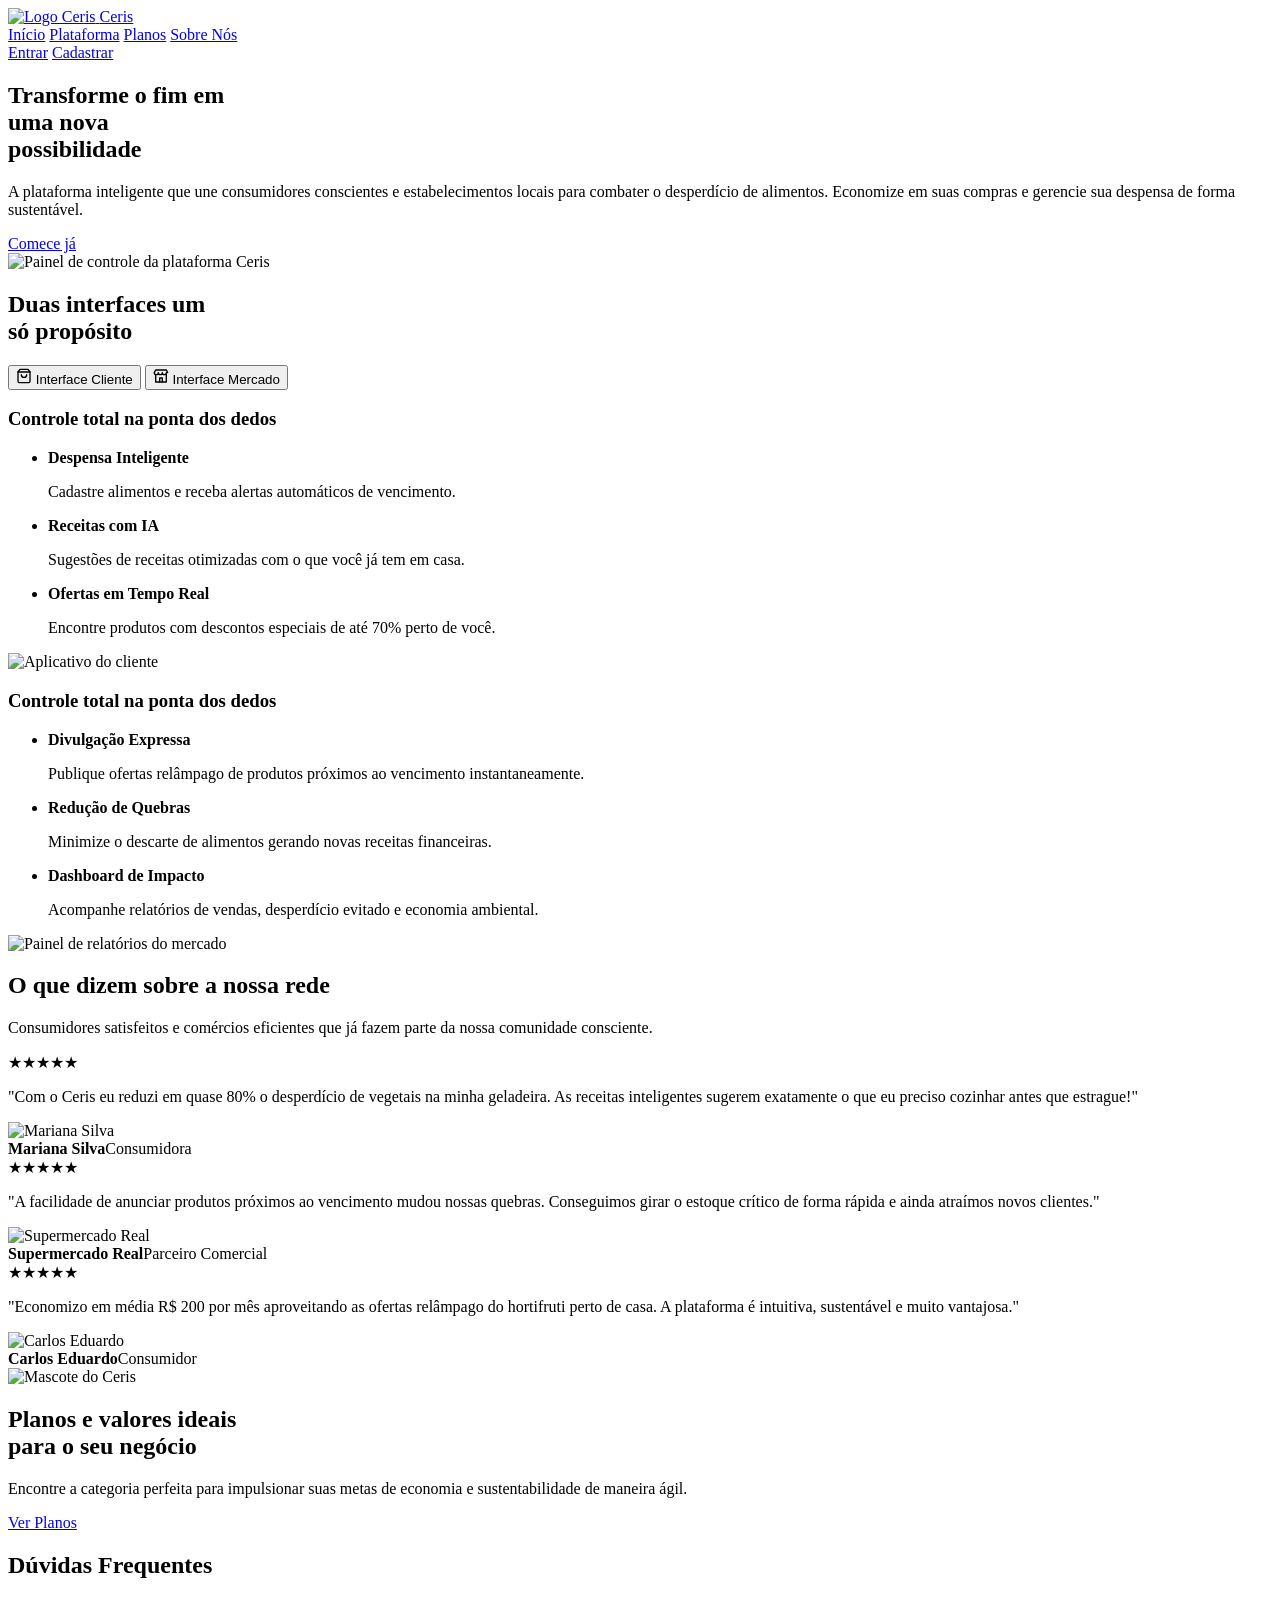
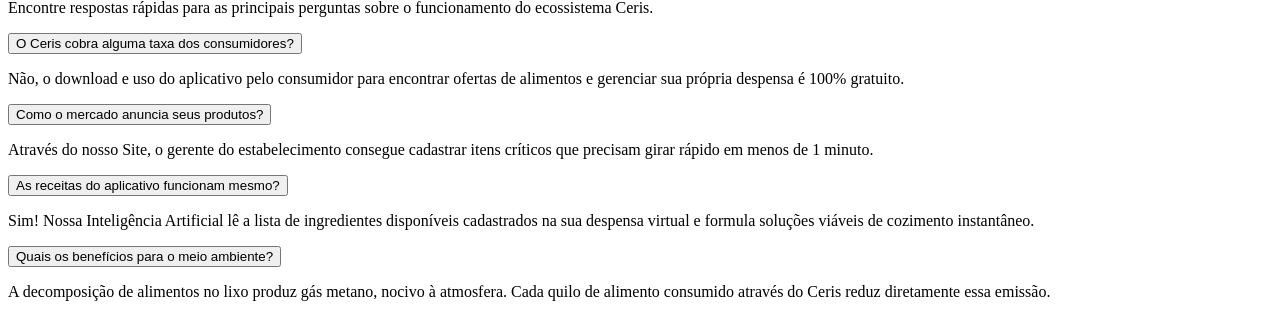
==== src/main/webapp/WEB-INF/index.html @ 13bcefed "Feat:adicionando pergunta sobre impacto ambiental á lista de dúvidas frequentes" ====
<!DOCTYPE html>
<html lang="pt-br">
<head>
    <meta charset="UTF-8">
    <meta name="viewport" content="width=device-width, initial-scale=1">
    <title>Ceris</title>
    <link rel="stylesheet" href="index.css">
</head>
<body>

<header>
    <div class="container-header">
        <a href="index.html" class="marca">
            <img class="logo" src="assests/elements.svg" alt="Logo Ceris">
            <span>Ceris</span>
        </a>

        <nav>
            <a href="index.html">Início</a>
            <a href="#plataforma">Plataforma</a>
            <a href="planos.html">Planos</a>
            <a href="sobre.html">Sobre Nós</a>
        </nav>

        <div class="acoes">
            <a class="entrar" href="login.html">Entrar</a>
            <a class="cadastrar" href="login.html">Cadastrar</a>
        </div>
    </div>
</header>

<main>

    <!-- Hero -->
    <section class="hero" id="proposito">
        <div class="hero-texto">
            <h1>Transforme o fim em<br>uma nova<br><span class="destaque">possibilidade</span></h1>
            <p>
                A plataforma inteligente que une consumidores conscientes e
                estabelecimentos locais para combater o desperdício de alimentos.
                Economize em suas compras e gerencie sua despensa de forma sustentável.
            </p>
            <a href="login.html" class="botao-comecar">Comece já</a>
        </div>

        <div class="hero-visual">
            <img src="assests/Frame 56.svg" alt="Painel de controle da plataforma Ceris">
        </div>

        <div class="barra-hero escura"></div>
        <div class="barra-hero clara"></div>
    </section>

    <!-- Duas interfaces (carrossel: arraste ou use os botões) -->
    <section class="interfaces" id="plataforma">

        <!-- parte fixa: título e botões não deslizam -->
        <div class="interfaces-cabecalho">
            <h2>Duas interfaces um<br>só <span class="destaque">propósito</span></h2>

            <div class="interfaces-botoes">
                <button class="botao-interface ativo" data-interface="cliente">
                    <svg viewBox="0 0 24 24" width="16" height="16" fill="none" stroke="currentColor" stroke-width="2" stroke-linecap="round" stroke-linejoin="round"><path d="M6 2 3 6v14a2 2 0 0 0 2 2h14a2 2 0 0 0 2-2V6l-3-4z"/><path d="M3 6h18"/><path d="M16 10a4 4 0 0 1-8 0"/></svg>
                    Interface Cliente
                </button>
                <button class="botao-interface" data-interface="mercado">
                    <svg viewBox="0 0 24 24" width="16" height="16" fill="none" stroke="currentColor" stroke-width="2" stroke-linecap="round" stroke-linejoin="round"><path d="m2 7 2-4h16l2 4"/><path d="M2 7a3 3 0 0 0 6 0 3 3 0 0 0 6 0 3 3 0 0 0 6 0"/><path d="M4 10v11h16V10"/><path d="M10 21v-6h4v6"/></svg>
                    Interface Mercado
                </button>
            </div>
        </div>

        <!-- parte que desliza: barras, subtítulo, lista e imagem -->
        <div class="carrossel" id="carrossel">

            <div class="carrossel-faixa">

                <!-- Slide: interface cliente -->
                <div class="slide" id="slide-cliente">
                    <!-- barras laterais deste slide -->
                    <div class="barra cliente-esquerda" aria-hidden="true"></div>
                    <div class="barra cliente-direita-escura" aria-hidden="true"></div>
                    <div class="barra cliente-direita-clara" aria-hidden="true"></div>

                    <div class="interfaces-texto">
                        <h3>Controle total na ponta dos dedos</h3>

                        <ul class="lista-interface" id="lista-cliente">
                            <li>
                                <strong>Despensa Inteligente</strong>
                                <p>Cadastre alimentos e receba alertas automáticos de vencimento.</p>
                            </li>
                            <li>
                                <strong>Receitas com IA</strong>
                                <p>Sugestões de receitas otimizadas com o que você já tem em casa.</p>
                            </li>
                            <li>
                                <strong>Ofertas em Tempo Real</strong>
                                <p>Encontre produtos com descontos especiais de até 70% perto de você.</p>
                            </li>
                        </ul>
                    </div>

                    <div class="interfaces-imagem">
                        <img class="imagem-interface" id="imagem-cliente" src="assests/iPhone 16 Pro.svg" alt="Aplicativo do cliente" draggable="false">
                    </div>
                </div>

                <!-- Slide: interface mercado -->
                <div class="slide" id="slide-mercado">
                    <!-- barras laterais deste slide -->
                    <div class="barra mercado-direita" aria-hidden="true"></div>
                    <div class="barra mercado-esquerda" aria-hidden="true"></div>

                    <div class="interfaces-texto">
                        <h3>Controle total na ponta dos dedos</h3>

                        <ul class="lista-interface" id="lista-mercado">
                            <li>
                                <strong>Divulgação Expressa</strong>
                                <p>Publique ofertas relâmpago de produtos próximos ao vencimento instantaneamente.</p>
                            </li>
                            <li>
                                <strong>Redução de Quebras</strong>
                                <p>Minimize o descarte de alimentos gerando novas receitas financeiras.</p>
                            </li>
                            <li>
                                <strong>Dashboard de Impacto</strong>
                                <p>Acompanhe relatórios de vendas, desperdício evitado e economia ambiental.</p>
                            </li>
                        </ul>
                    </div>

                    <div class="interfaces-imagem">
                        <img class="imagem-interface" id="imagem-mercado" src="assests/computador.svg" alt="Painel de relatórios do mercado" draggable="false">
                    </div>
                </div>

            </div>
        </div>
    </section>

    <!-- Depoimentos -->
    <section class="depoimentos">
        <h2>O que dizem sobre <span class="destaque">a nossa rede</span></h2>
        <p class="subtitulo-secao">
            Consumidores satisfeitos e comércios eficientes que já fazem parte da nossa comunidade consciente.
        </p>

        <div class="depoimentos-lista">
            <div class="depoimento">
                <span class="estrelas">★★★★★</span>
                <p>"Com o Ceris eu reduzi em quase 80% o desperdício de vegetais na minha geladeira. As receitas inteligentes sugerem exatamente o que eu preciso cozinhar antes que estrague!"</p>
                <div class="depoimento-autor">
                    <img src="assests/Rectangle.svg" alt="Mariana Silva">
                    <div><strong>Mariana Silva</strong><span>Consumidora</span></div>
                </div>
            </div>
            <div class="depoimento">
                <span class="estrelas">★★★★★</span>
                <p>"A facilidade de anunciar produtos próximos ao vencimento mudou nossas quebras. Conseguimos girar o estoque crítico de forma rápida e ainda atraímos novos clientes."</p>
                <div class="depoimento-autor">
                    <img src="assests/Rectangle (1).svg" alt="Supermercado Real">
                    <div><strong>Supermercado Real</strong><span>Parceiro Comercial</span></div>
                </div>
            </div>
            <div class="depoimento">
                <span class="estrelas">★★★★★</span>
                <p>"Economizo em média R$ 200 por mês aproveitando as ofertas relâmpago do hortifruti perto de casa. A plataforma é intuitiva, sustentável e muito vantajosa."</p>
                <div class="depoimento-autor">
                    <img src="assests/Rectangle (2).svg" alt="Carlos Eduardo">
                    <div><strong>Carlos Eduardo</strong><span>Consumidor</span></div>
                </div>
            </div>
        </div>
    </section>

    <!-- Planos (banner) -->
    <section class="planos-banner" id="planos">
        <div class="planos-mascote">
            <img src="assests/image 4 [Vectorized].svg" alt="Mascote do Ceris">
        </div>

        <div class="planos-banner-texto">
            <h2>Planos e valores ideais<br>para o seu negócio</h2>
            <p>Encontre a categoria perfeita para impulsionar suas metas de economia e sustentabilidade de maneira ágil.</p>
            <a href="planos.html" class="botao-planos">Ver Planos</a>
        </div>
    </section>

    <!-- Dúvidas Frequentes -->
    <section class="duvidas">
        <h2>Dúvidas <span class="destaque">Frequentes</span></h2>
        <p class="subtitulo-secao">
            Encontre respostas rápidas para as principais perguntas sobre o funcionamento do ecossistema Ceris.
        </p>
        <div class="duvidas-lista">
            <div class="duvida">
                <button class="duvida-pergunta" aria-expanded="false">O Ceris cobra alguma taxa dos consumidores?</button>
                <div class="duvida-resposta"><p>Não, o download e uso do aplicativo pelo consumidor para encontrar ofertas de alimentos e gerenciar sua própria despensa é 100% gratuito.</p></div>
            </div>
            <div class="duvida">
                <button class="duvida-pergunta" aria-expanded="false">Como o mercado anuncia seus produtos?</button>
                <div class="duvida-resposta"><p>Através do nosso Site, o gerente do estabelecimento consegue cadastrar itens críticos que precisam girar rápido em menos de 1 minuto.</p></div>
            </div>
            <div class="duvida">
                <button class="duvida-pergunta" aria-expanded="false">As receitas do aplicativo funcionam mesmo?</button>
                <div class="duvida-resposta"><p>Sim! Nossa Inteligência Artificial lê a lista de ingredientes disponíveis cadastrados na sua despensa virtual e formula soluções viáveis de cozimento instantâneo.</p></div>
            </div>
            <div class="duvida">
                <button class="duvida-pergunta" aria-expanded="false">Quais os benefícios para o meio ambiente?</button>
                <div class="duvida-resposta"><p>A decomposição de alimentos no lixo produz gás metano, nocivo à atmosfera. Cada quilo de alimento consumido através do Ceris reduz diretamente essa emissão.</p></div>
            </div>
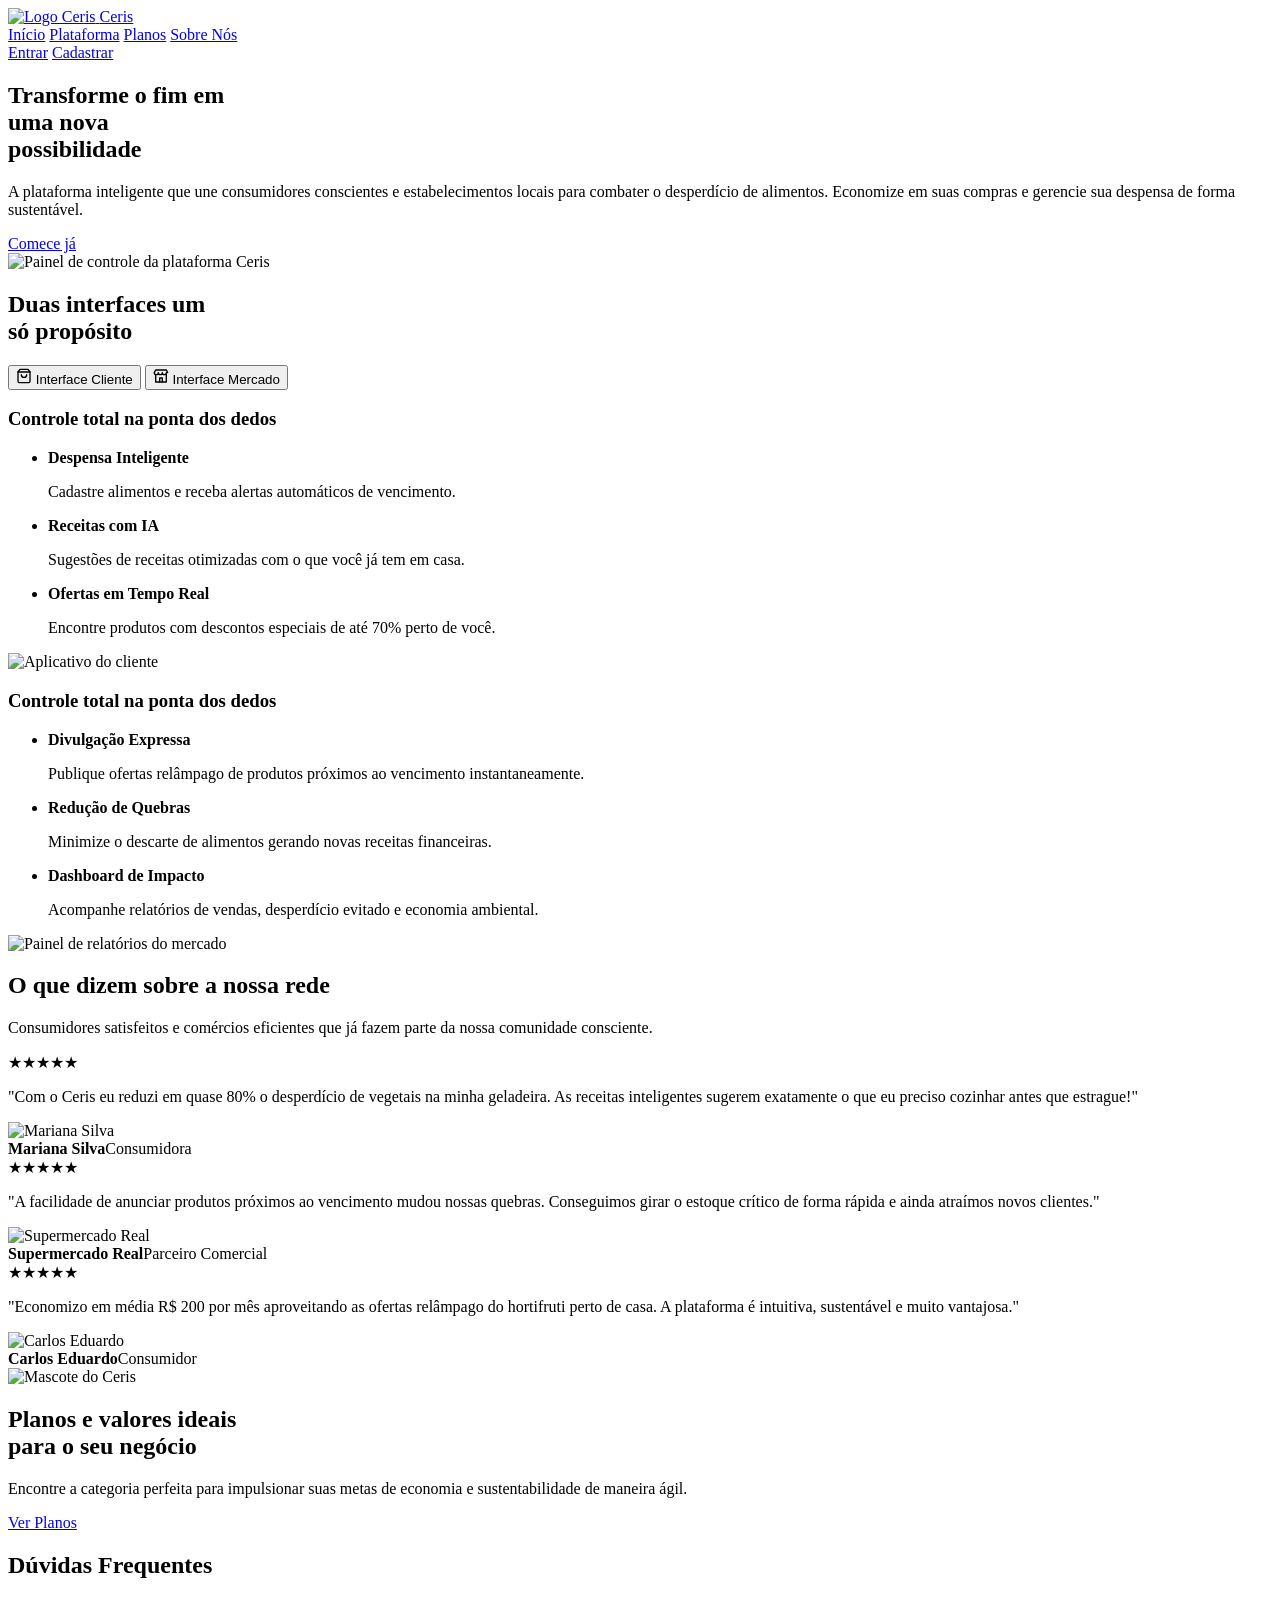
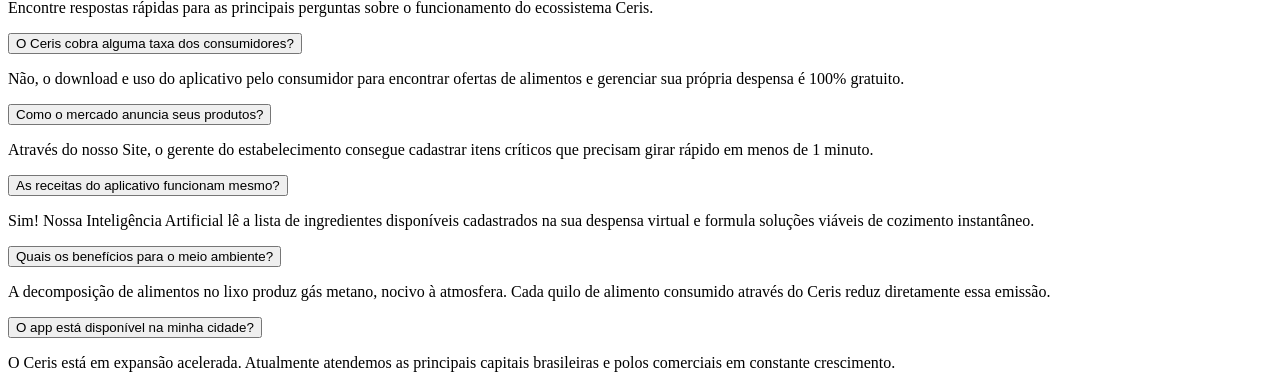
==== commit 2a51154a: "Feat: adicionando pergunta sobre disponibilidade regional e encerra a lista de dúvidas frequentes" ====
--- a/src/main/webapp/WEB-INF/index.html
+++ b/src/main/webapp/WEB-INF/index.html
@@ -210,4 +210,10 @@
             <div class="duvida">
                 <button class="duvida-pergunta" aria-expanded="false">Quais os benefícios para o meio ambiente?</button>
                 <div class="duvida-resposta"><p>A decomposição de alimentos no lixo produz gás metano, nocivo à atmosfera. Cada quilo de alimento consumido através do Ceris reduz diretamente essa emissão.</p></div>
-            </div>+            </div>
+            <div class="duvida">
+                <button class="duvida-pergunta" aria-expanded="false">O app está disponível na minha cidade?</button>
+                <div class="duvida-resposta"><p>O Ceris está em expansão acelerada. Atualmente atendemos as principais capitais brasileiras e polos comerciais em constante crescimento.</p></div>
+            </div>
+        </div>
+    </section>
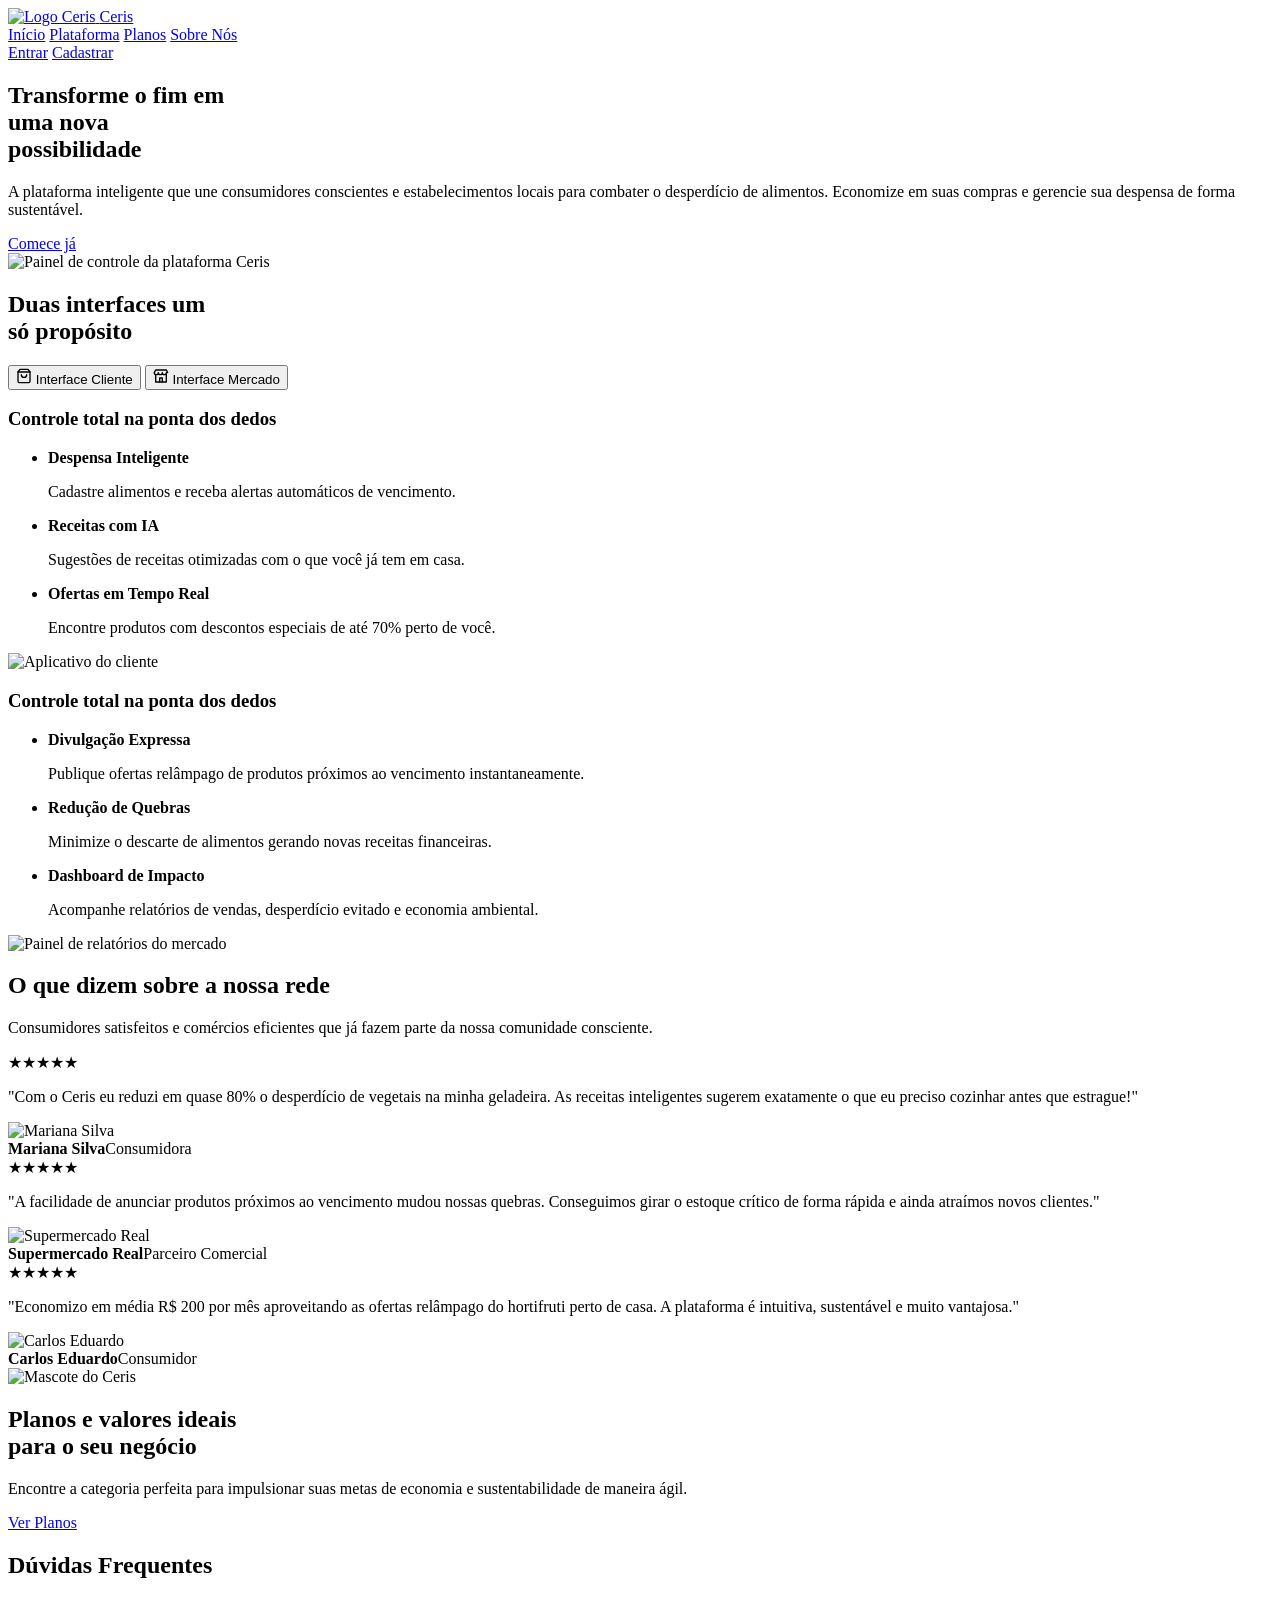
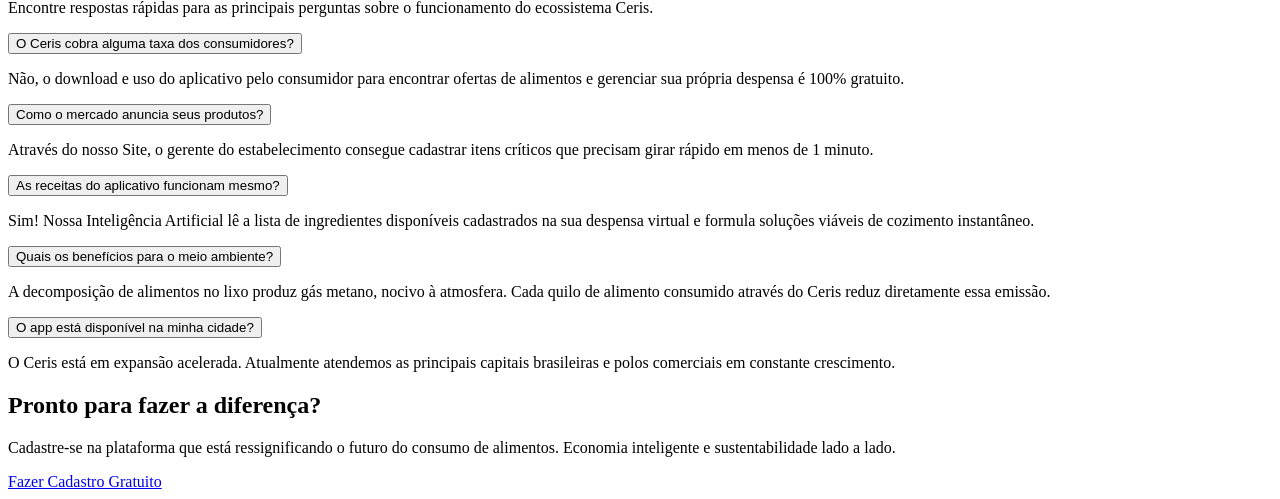
==== commit 99015f2d: "Feat: adicionando seção de chamada final para cadastro" ====
--- a/src/main/webapp/WEB-INF/index.html
+++ b/src/main/webapp/WEB-INF/index.html
@@ -217,3 +217,10 @@
             </div>
         </div>
     </section>
+    <!-- Chamada final -->
+    <section class="chamada-final" id="sobre-nos">
+        <h2>Pronto para fazer a diferença?</h2>
+        <p>Cadastre-se na plataforma que está ressignificando o futuro do consumo de alimentos. Economia inteligente e sustentabilidade lado a lado.</p>
+        <a href="login.html" class="botao-cadastro">Fazer Cadastro Gratuito</a>
+    </section>
+</main>
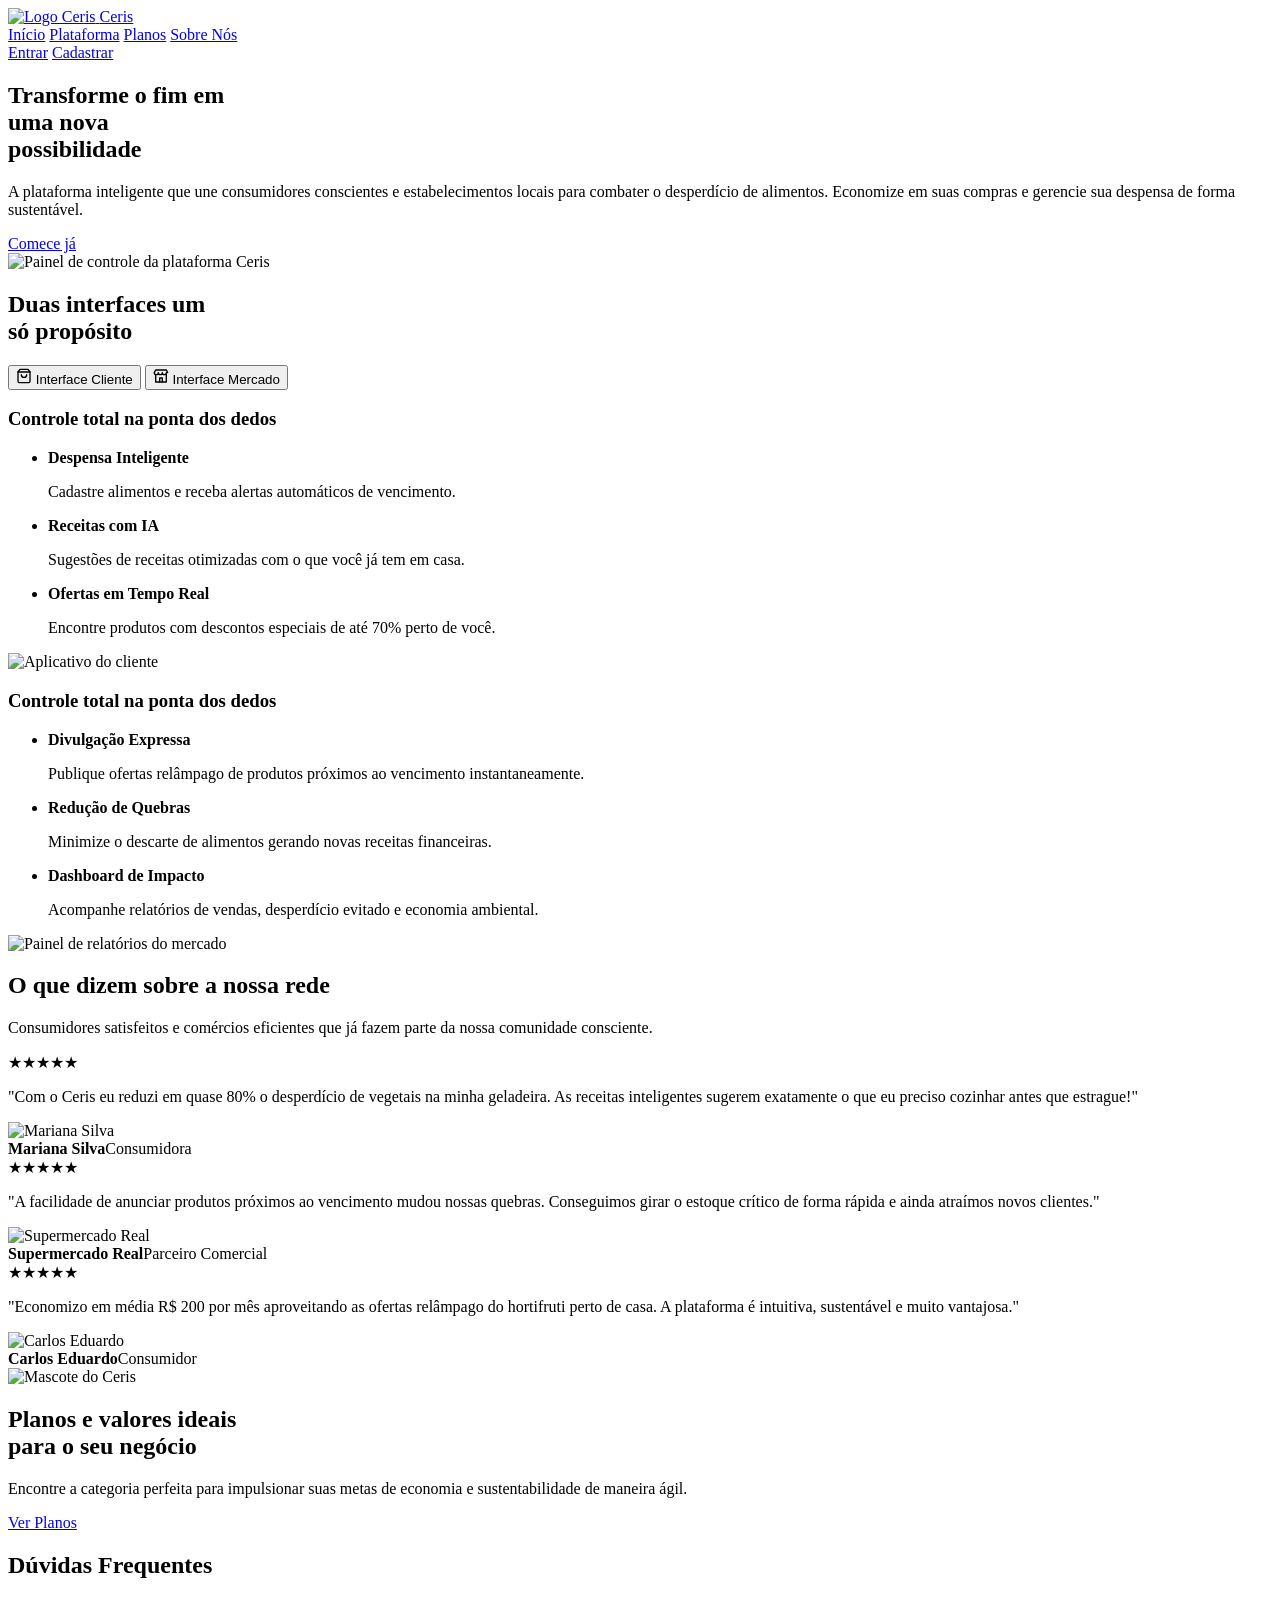
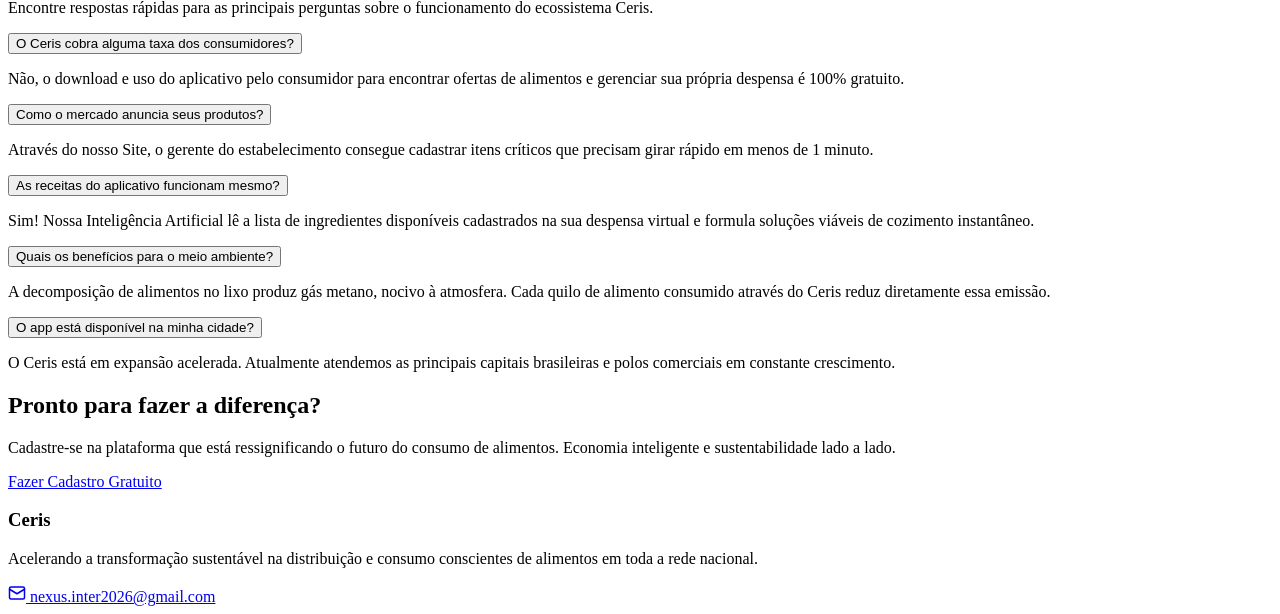
==== commit 1827018f: "Feat: adicionando seção de informações sobre a empresa e e-mail de contato ao rodapé" ====
--- a/src/main/webapp/WEB-INF/index.html
+++ b/src/main/webapp/WEB-INF/index.html
@@ -224,3 +224,14 @@
         <a href="login.html" class="botao-cadastro">Fazer Cadastro Gratuito</a>
     </section>
 </main>
+
+<footer>
+    <div class="rodape-topo">
+        <div class="rodape-sobre">
+            <h3>Ceris</h3>
+            <p>Acelerando a transformação sustentável na distribuição e consumo conscientes de alimentos em toda a rede nacional.</p>
+            <a href="mailto:nexus.inter2026@gmail.com" class="rodape-email">
+                <svg width="18" height="18" viewBox="0 0 24 24" fill="none" stroke="currentColor" stroke-width="2" stroke-linecap="round" stroke-linejoin="round"><rect x="2" y="4" width="20" height="16" rx="2"/><path d="m22 7-10 6L2 7"/></svg>
+                nexus.inter2026@gmail.com
+            </a>
+        </div>
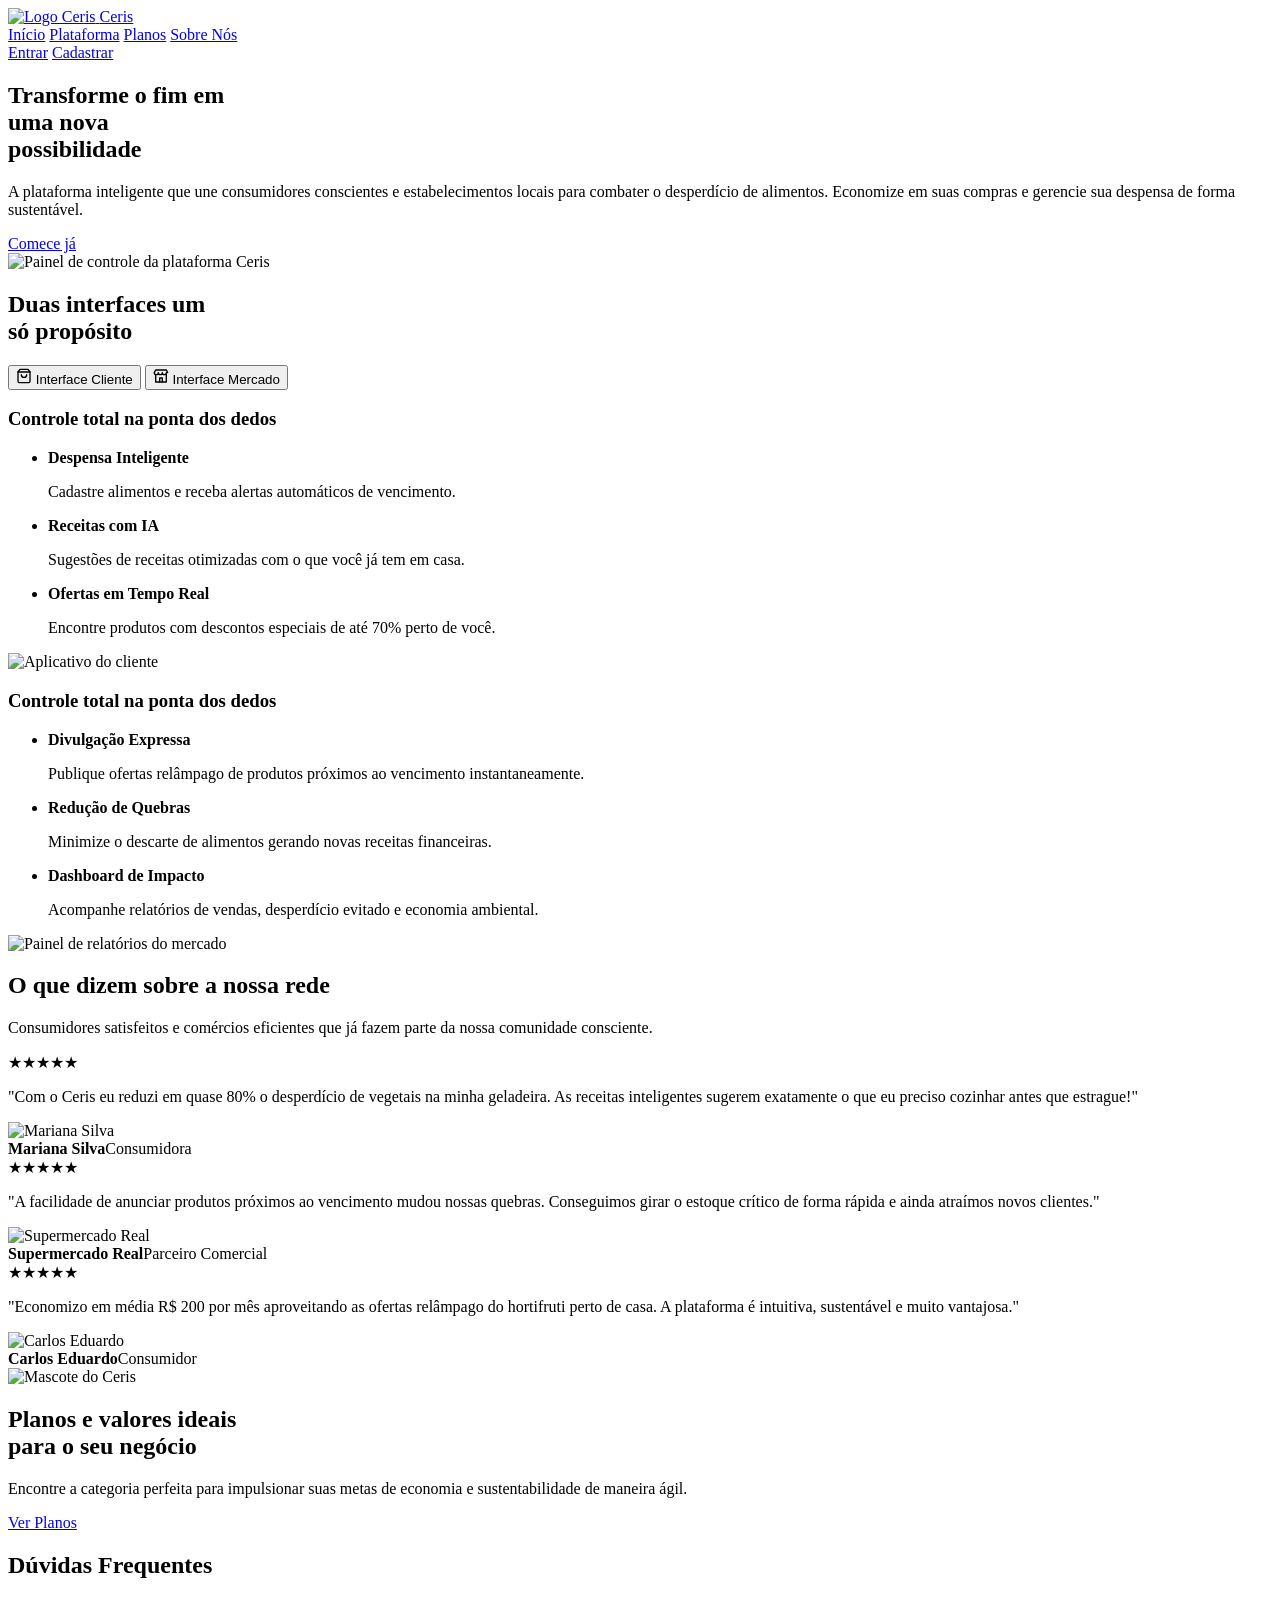
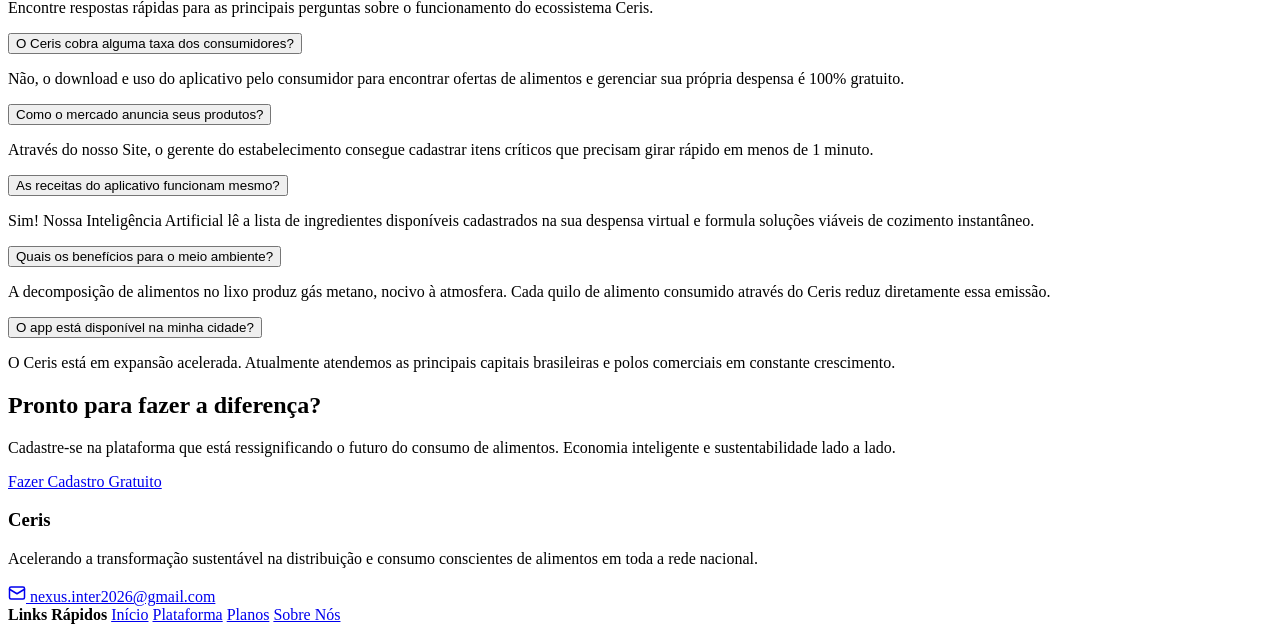
==== commit d5d4e3fa: "Feat: adicionando coluna de links rápidos de navegação ao rodapé" ====
--- a/src/main/webapp/WEB-INF/index.html
+++ b/src/main/webapp/WEB-INF/index.html
@@ -235,3 +235,11 @@
                 nexus.inter2026@gmail.com
             </a>
         </div>
+        <div class="rodape-links">
+            <strong>Links Rápidos</strong>
+            <a href="index.html">Início</a>
+            <a href="#plataforma">Plataforma</a>
+            <a href="planos.html">Planos</a>
+            <a href="sobre.html">Sobre Nós</a>
+        </div>
+    </div>
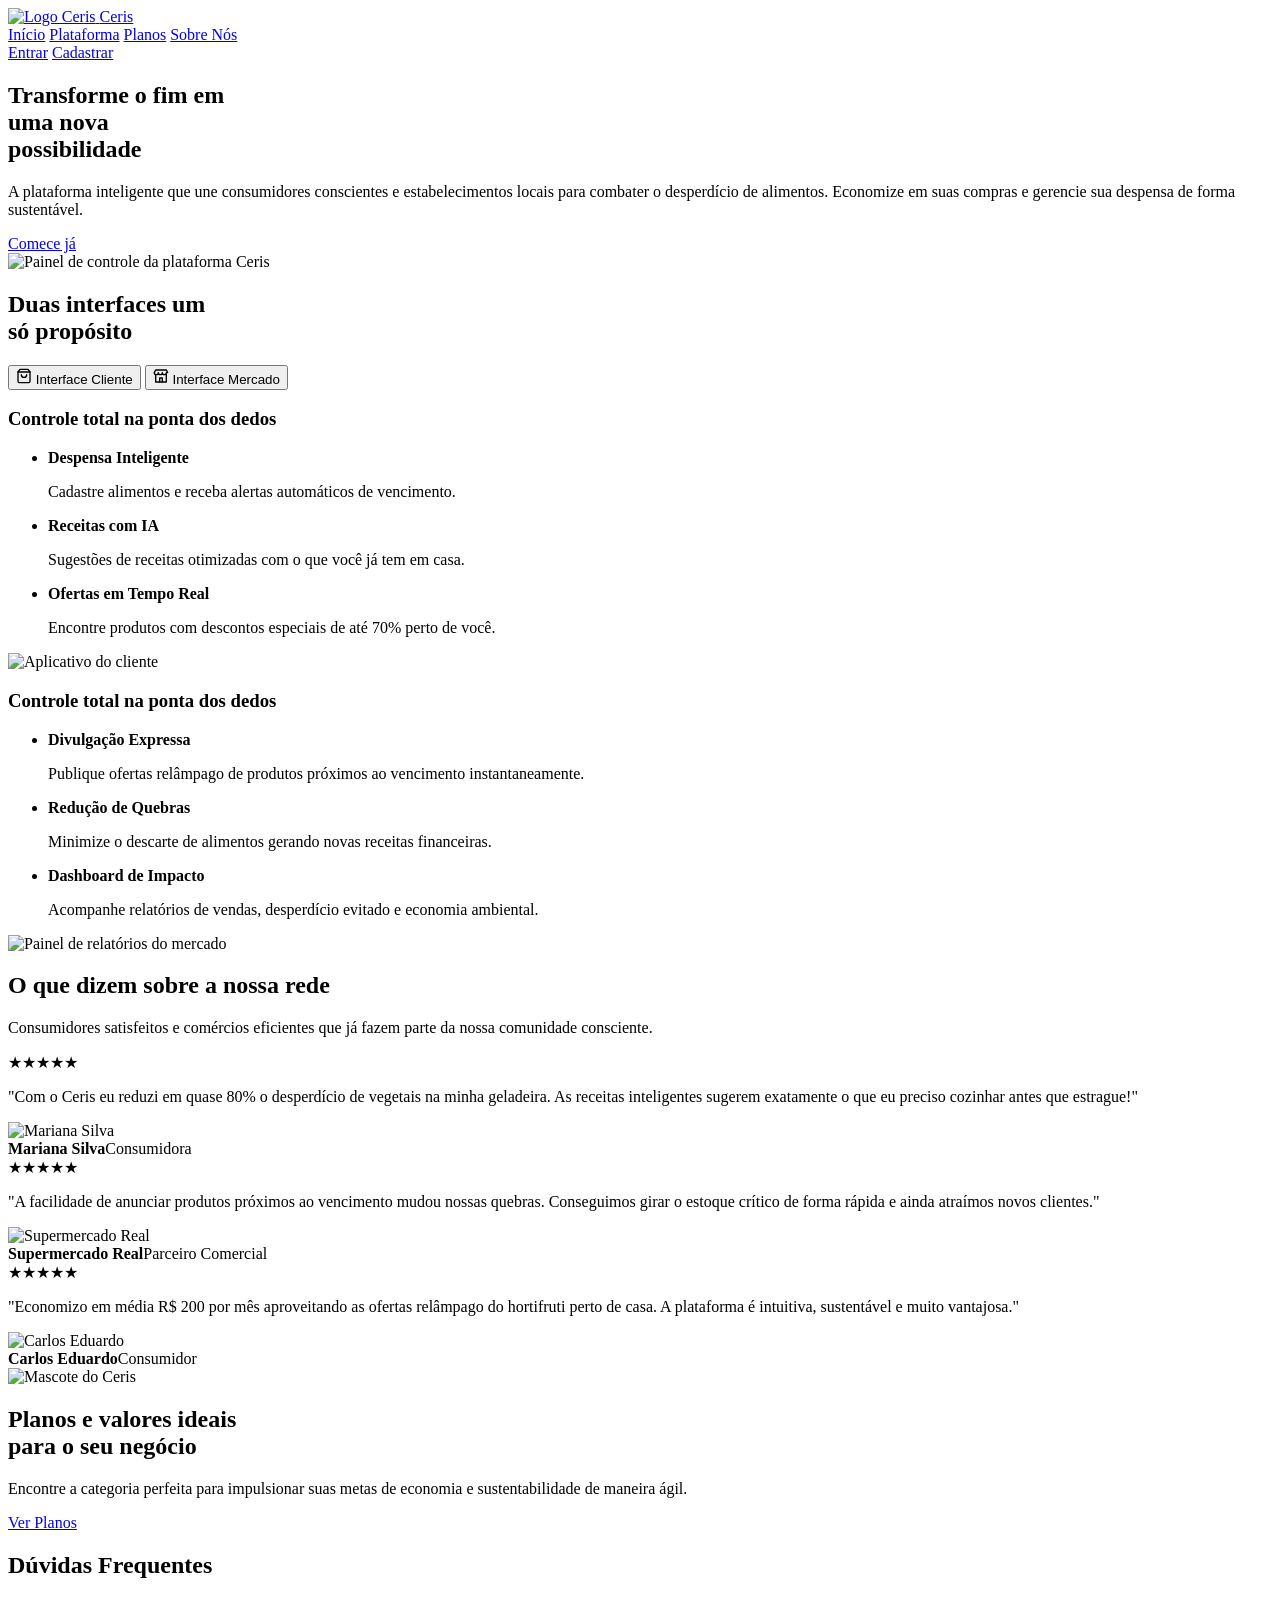
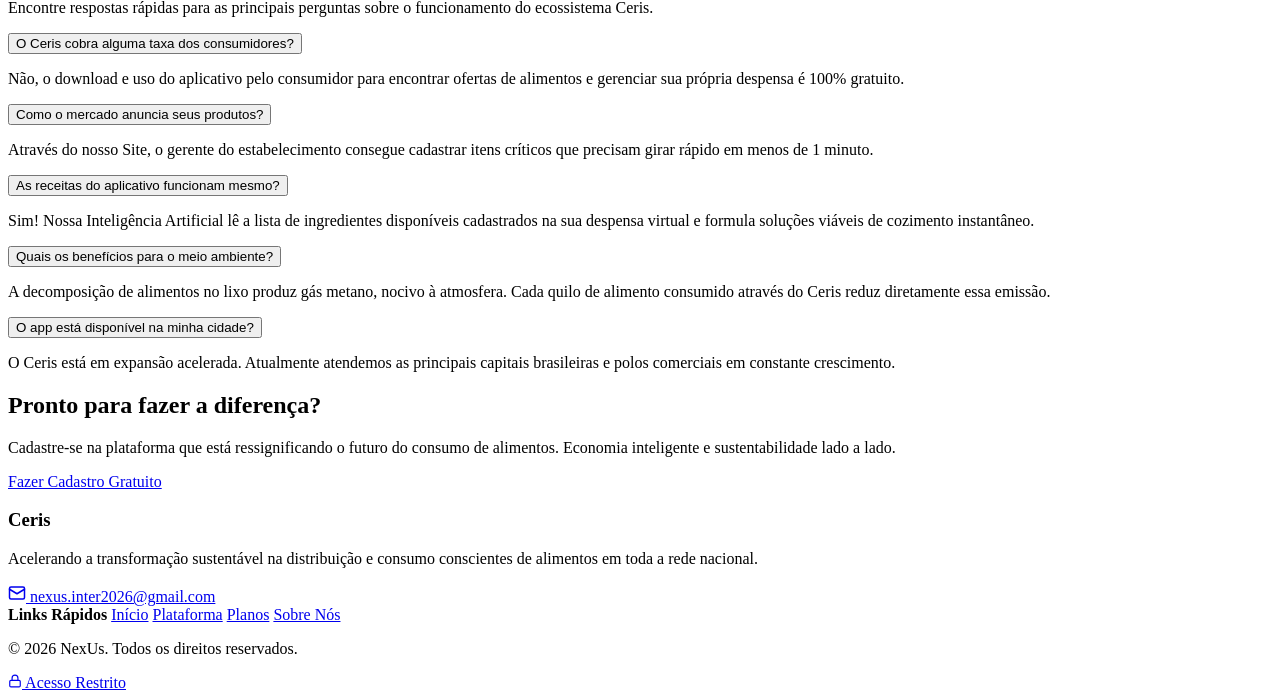
==== commit 2caa5e7c: "Feat: adicionado base do rodapé com copyright, link de acesso restrito e inclui script principal" ====
--- a/src/main/webapp/WEB-INF/index.html
+++ b/src/main/webapp/WEB-INF/index.html
@@ -243,3 +243,16 @@
             <a href="sobre.html">Sobre Nós</a>
         </div>
     </div>
+
+    <div class="rodape-base">
+        <p>© 2026 NexUs. Todos os direitos reservados.</p>
+        <a href="restricao.html" class="acesso-restrito">
+            <svg width="14" height="14" viewBox="0 0 24 24" fill="none" stroke="currentColor" stroke-width="2" stroke-linecap="round" stroke-linejoin="round"><rect x="3" y="11" width="18" height="11" rx="2"/><path d="M7 11V7a5 5 0 0 1 10 0v4"/></svg>
+            Acesso Restrito
+        </a>
+    </div>
+</footer>
+
+<script src="proposito.js"></script>
+</body>
+</html>
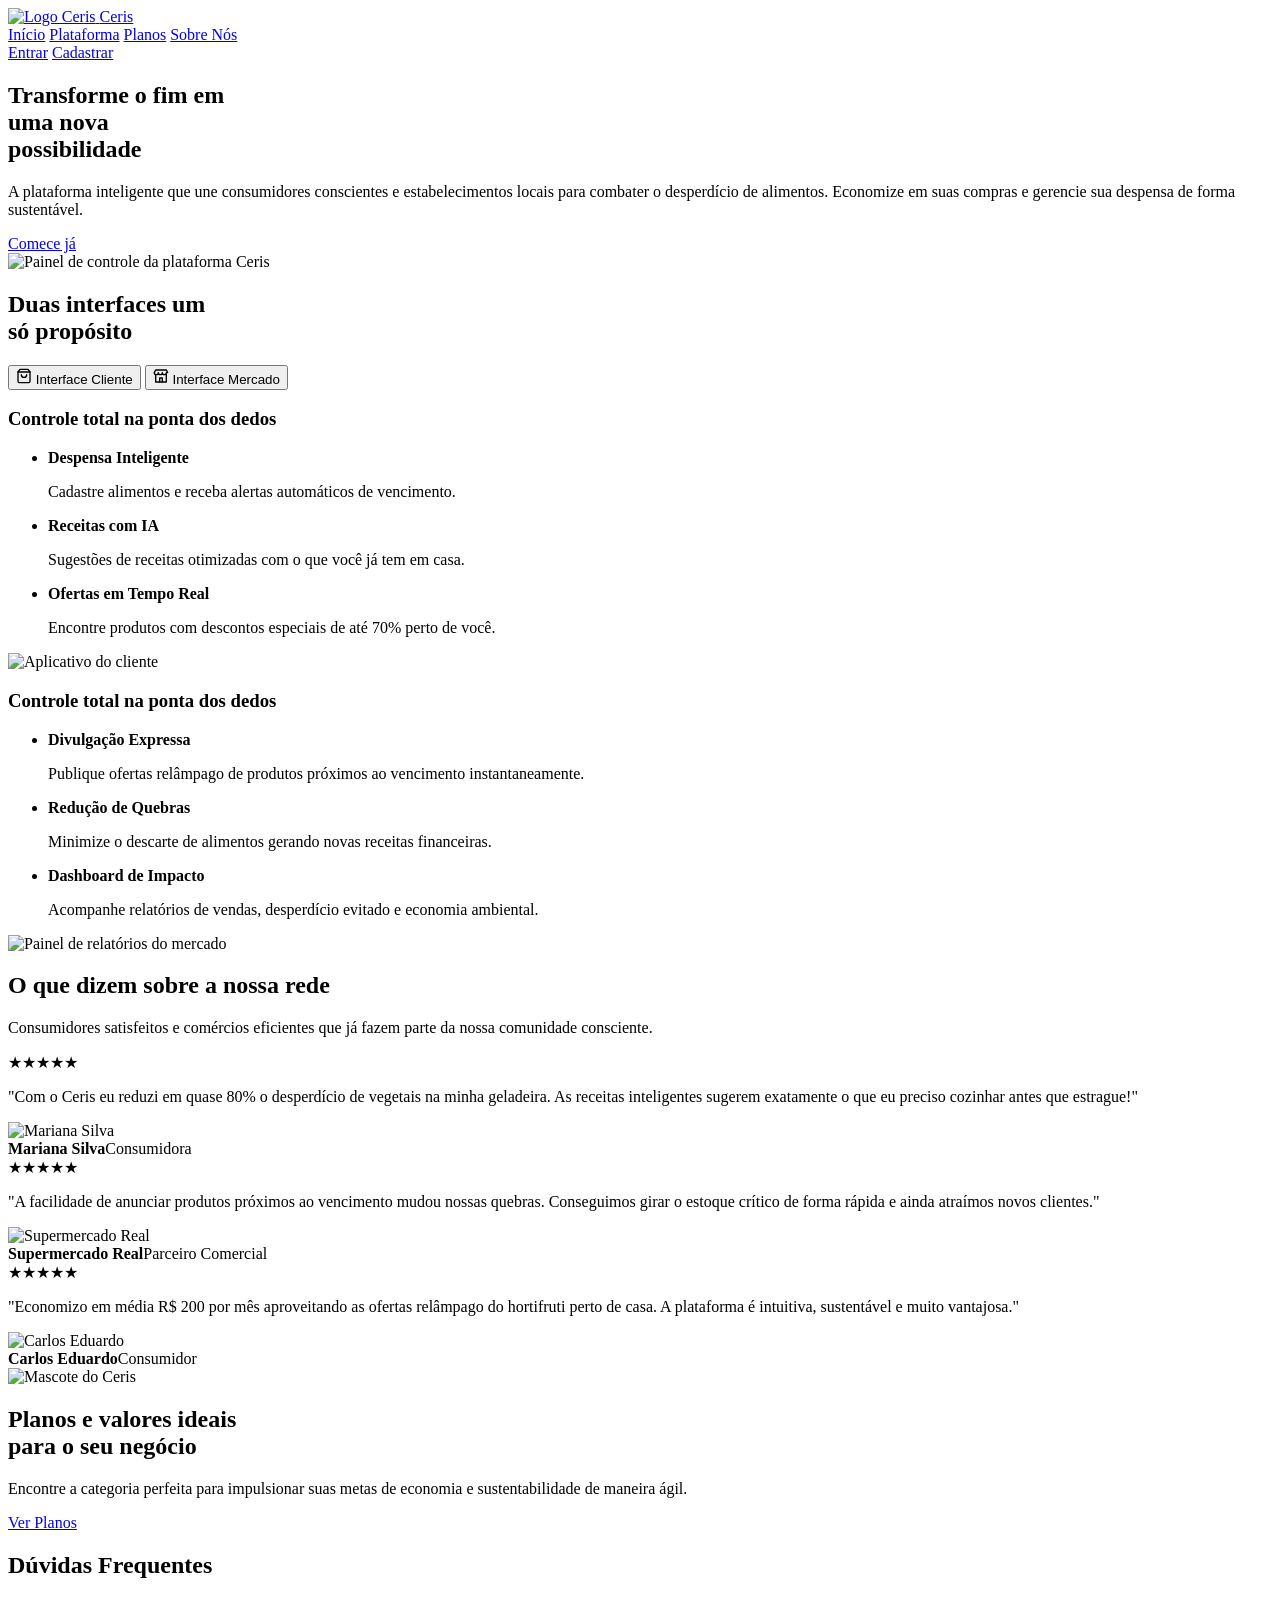
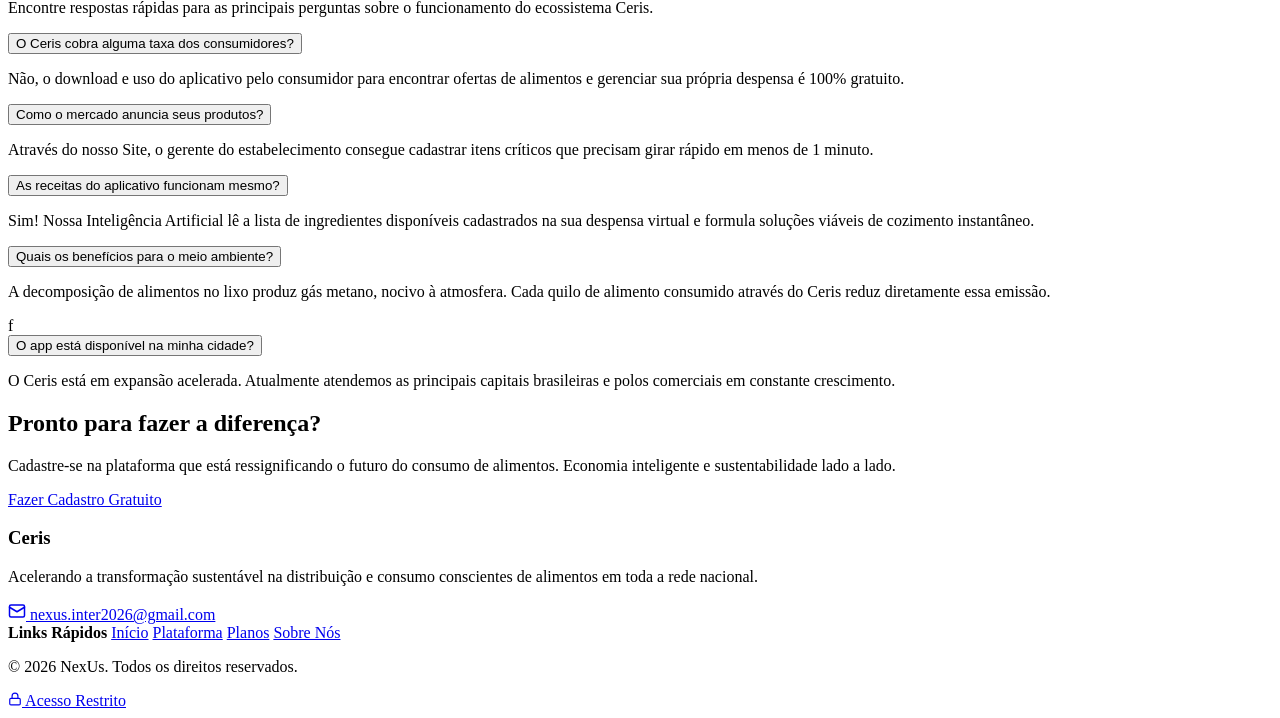
==== commit a26f9c7c: "feat: criando estrutura inicial da página de login com cartão principal" ====
--- a/src/main/webapp/WEB-INF/index.html
+++ b/src/main/webapp/WEB-INF/index.html
@@ -51,6 +51,7 @@
         <div class="barra-hero clara"></div>
     </section>
 
+
     <!-- Duas interfaces (carrossel: arraste ou use os botões) -->
     <section class="interfaces" id="plataforma">
 
@@ -106,6 +107,7 @@
                     </div>
                 </div>
 
+
                 <!-- Slide: interface mercado -->
                 <div class="slide" id="slide-mercado">
                     <!-- barras laterais deste slide -->
@@ -156,6 +158,8 @@
                     <div><strong>Mariana Silva</strong><span>Consumidora</span></div>
                 </div>
             </div>
+
+
             <div class="depoimento">
                 <span class="estrelas">★★★★★</span>
                 <p>"A facilidade de anunciar produtos próximos ao vencimento mudou nossas quebras. Conseguimos girar o estoque crítico de forma rápida e ainda atraímos novos clientes."</p>
@@ -164,6 +168,8 @@
                     <div><strong>Supermercado Real</strong><span>Parceiro Comercial</span></div>
                 </div>
             </div>
+
+
             <div class="depoimento">
                 <span class="estrelas">★★★★★</span>
                 <p>"Economizo em média R$ 200 por mês aproveitando as ofertas relâmpago do hortifruti perto de casa. A plataforma é intuitiva, sustentável e muito vantajosa."</p>
@@ -175,6 +181,8 @@
         </div>
     </section>
 
+
+
     <!-- Planos (banner) -->
     <section class="planos-banner" id="planos">
         <div class="planos-mascote">
@@ -187,6 +195,8 @@
             <a href="planos.html" class="botao-planos">Ver Planos</a>
         </div>
     </section>
+
+
 
     <!-- Dúvidas Frequentes -->
     <section class="duvidas">
@@ -194,23 +204,29 @@
         <p class="subtitulo-secao">
             Encontre respostas rápidas para as principais perguntas sobre o funcionamento do ecossistema Ceris.
         </p>
+
+
         <div class="duvidas-lista">
             <div class="duvida">
                 <button class="duvida-pergunta" aria-expanded="false">O Ceris cobra alguma taxa dos consumidores?</button>
                 <div class="duvida-resposta"><p>Não, o download e uso do aplicativo pelo consumidor para encontrar ofertas de alimentos e gerenciar sua própria despensa é 100% gratuito.</p></div>
             </div>
+
             <div class="duvida">
                 <button class="duvida-pergunta" aria-expanded="false">Como o mercado anuncia seus produtos?</button>
                 <div class="duvida-resposta"><p>Através do nosso Site, o gerente do estabelecimento consegue cadastrar itens críticos que precisam girar rápido em menos de 1 minuto.</p></div>
             </div>
+
             <div class="duvida">
                 <button class="duvida-pergunta" aria-expanded="false">As receitas do aplicativo funcionam mesmo?</button>
                 <div class="duvida-resposta"><p>Sim! Nossa Inteligência Artificial lê a lista de ingredientes disponíveis cadastrados na sua despensa virtual e formula soluções viáveis de cozimento instantâneo.</p></div>
             </div>
+
             <div class="duvida">
                 <button class="duvida-pergunta" aria-expanded="false">Quais os benefícios para o meio ambiente?</button>
                 <div class="duvida-resposta"><p>A decomposição de alimentos no lixo produz gás metano, nocivo à atmosfera. Cada quilo de alimento consumido através do Ceris reduz diretamente essa emissão.</p></div>
-            </div>
+            </div> f
+
             <div class="duvida">
                 <button class="duvida-pergunta" aria-expanded="false">O app está disponível na minha cidade?</button>
                 <div class="duvida-resposta"><p>O Ceris está em expansão acelerada. Atualmente atendemos as principais capitais brasileiras e polos comerciais em constante crescimento.</p></div>
@@ -224,6 +240,7 @@
         <a href="login.html" class="botao-cadastro">Fazer Cadastro Gratuito</a>
     </section>
 </main>
+
 
 <footer>
     <div class="rodape-topo">
@@ -243,7 +260,6 @@
             <a href="sobre.html">Sobre Nós</a>
         </div>
     </div>
-
     <div class="rodape-base">
         <p>© 2026 NexUs. Todos os direitos reservados.</p>
         <a href="restricao.html" class="acesso-restrito">
@@ -255,4 +271,4 @@
 
 <script src="proposito.js"></script>
 </body>
-</html>
+</html>
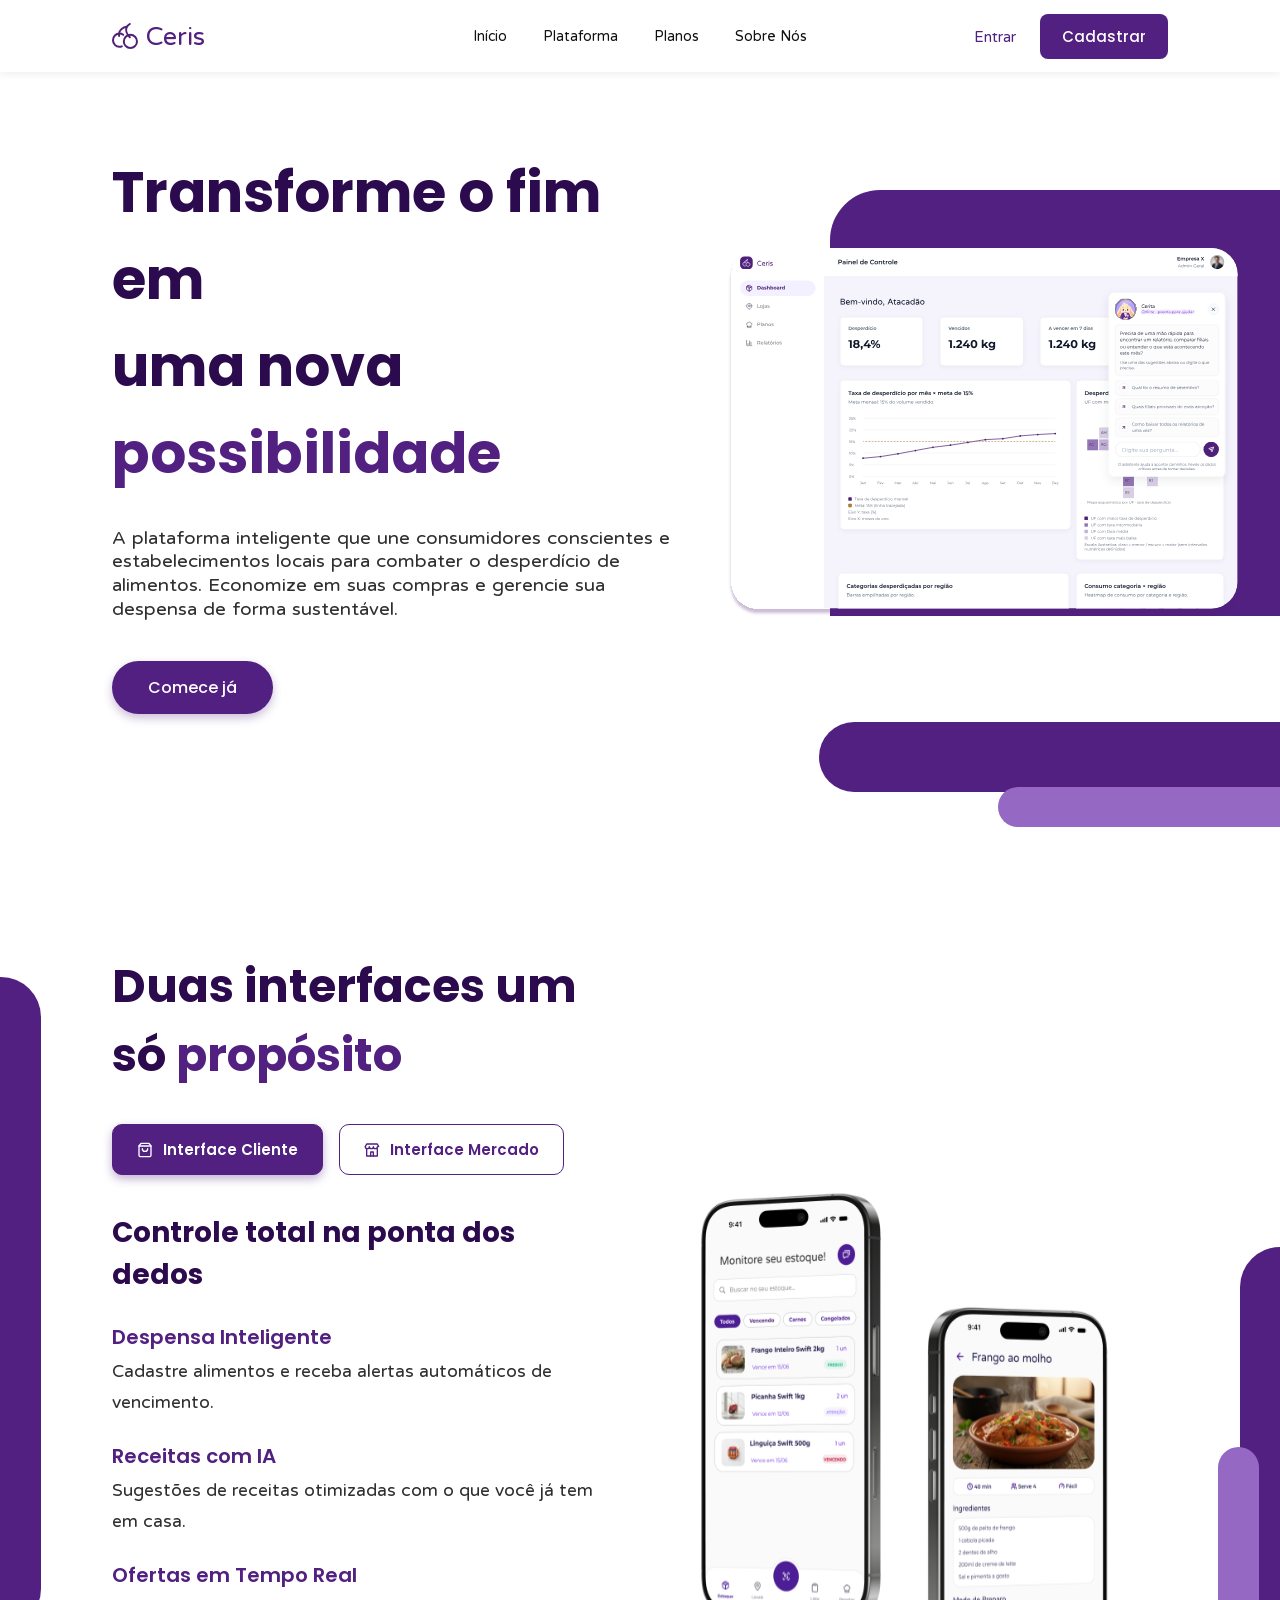
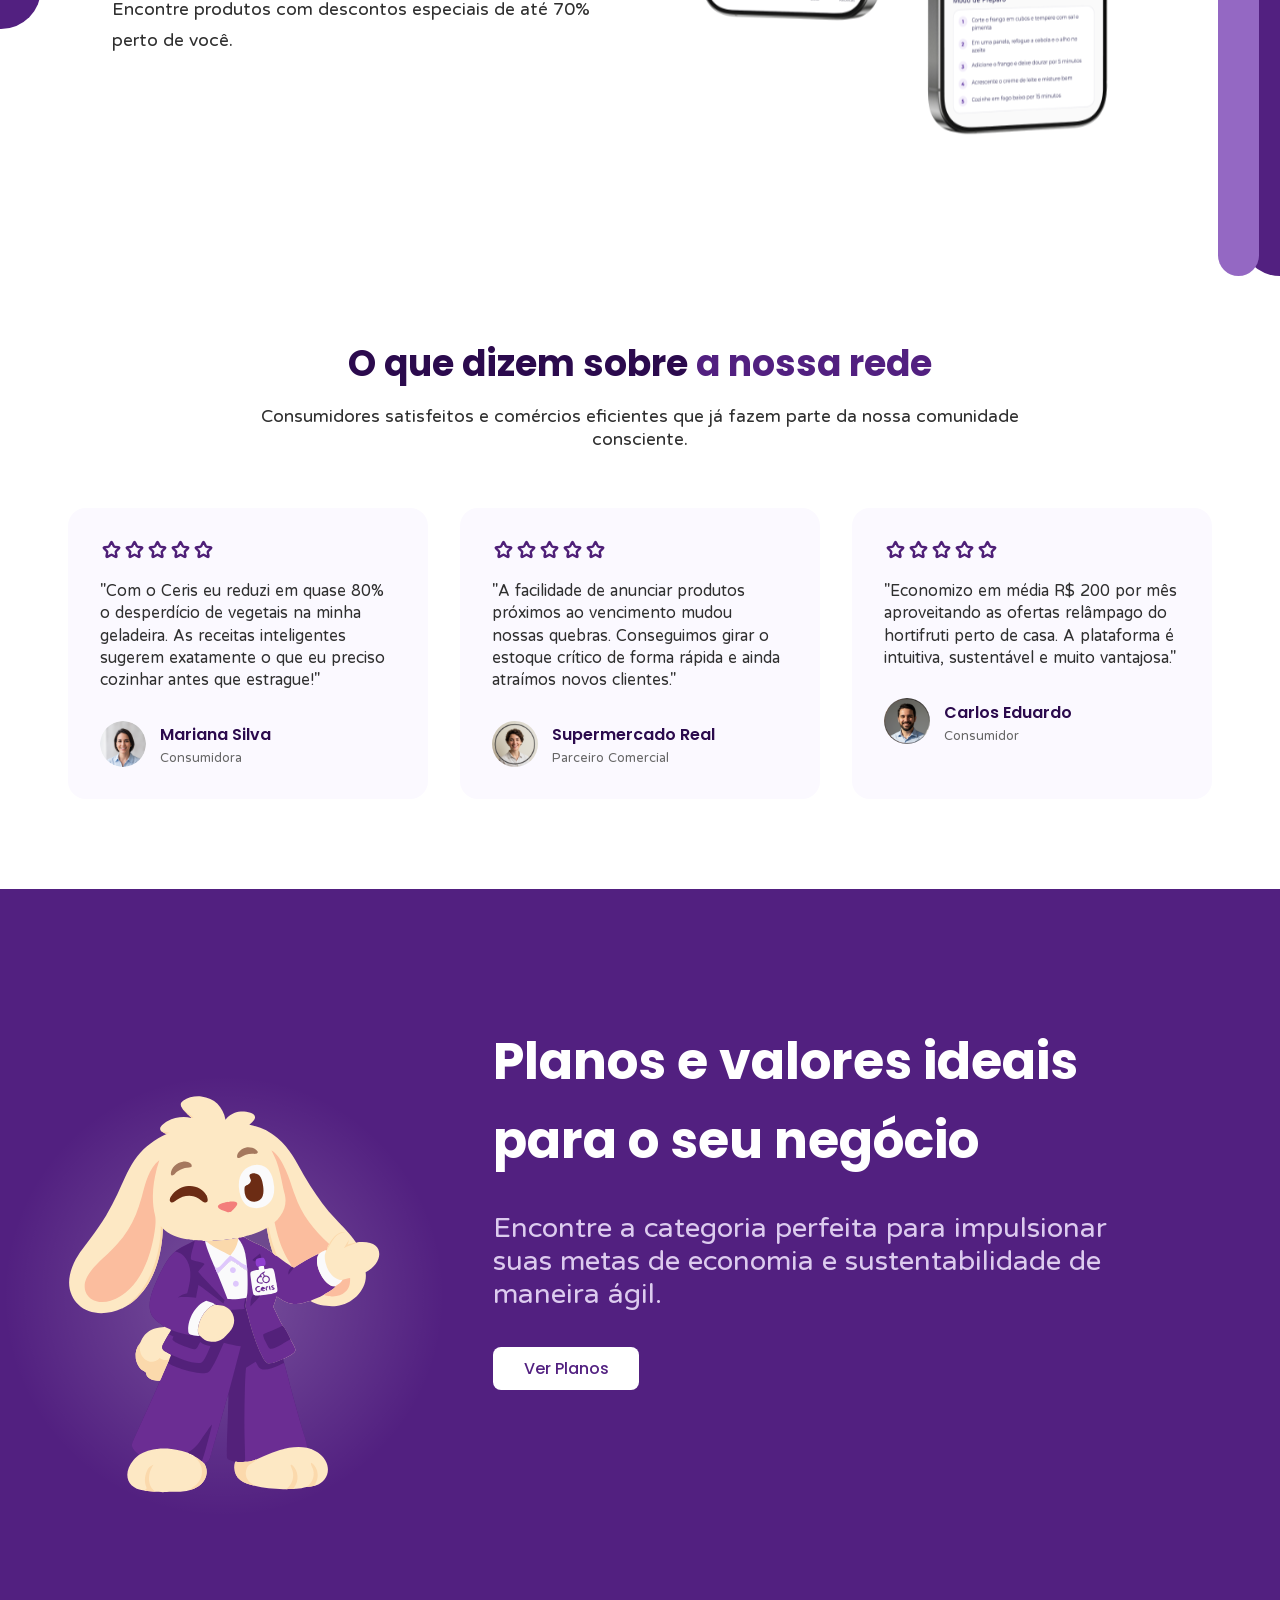
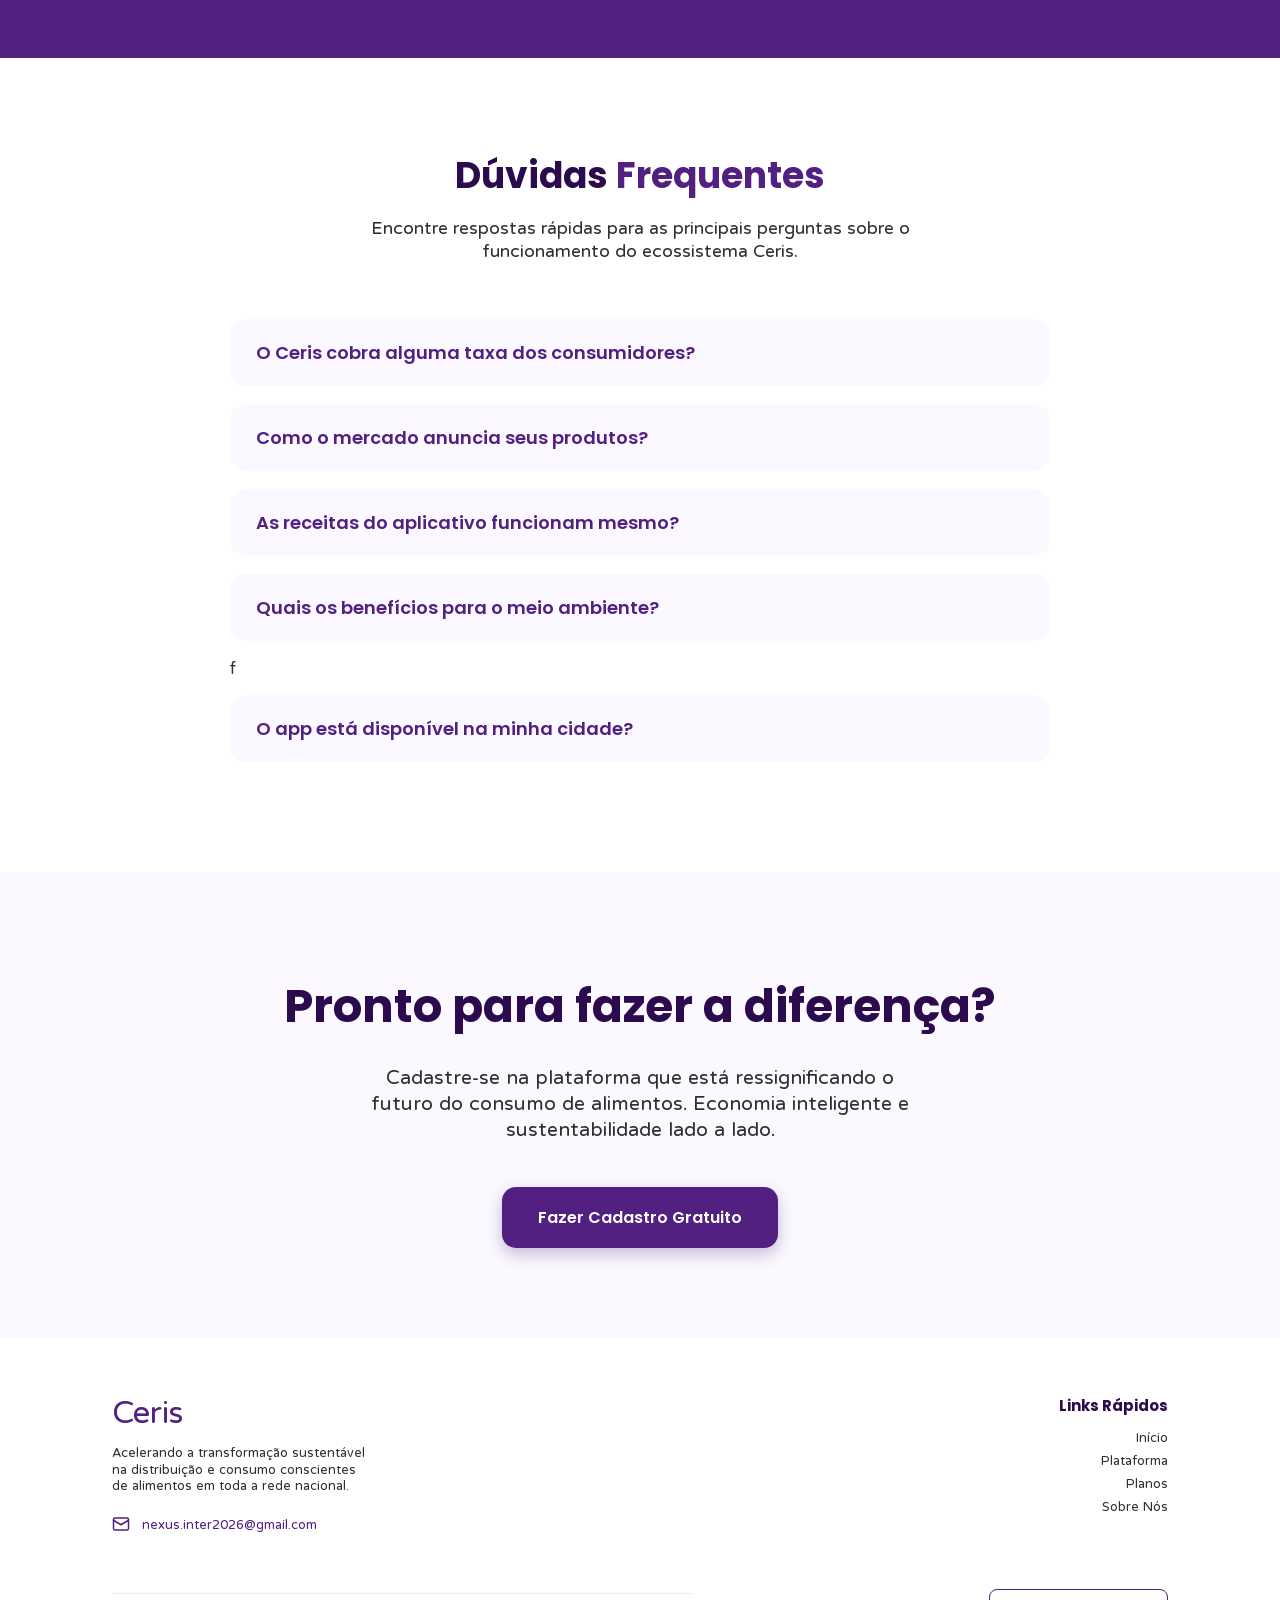
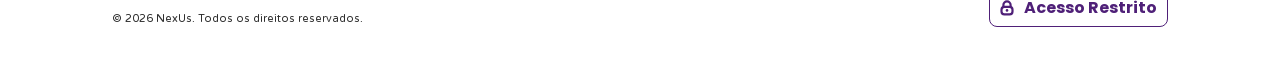
==== commit 17a67fda: "feat: arrumando os arquivos, pois não estva puxando o css nem o js" ====
--- a/src/main/webapp/WEB-INF/index.html
+++ b/src/main/webapp/WEB-INF/index.html
@@ -4,7 +4,7 @@
     <meta charset="UTF-8">
     <meta name="viewport" content="width=device-width, initial-scale=1">
     <title>Ceris</title>
-    <link rel="stylesheet" href="index.css">
+    <link rel="stylesheet" href="css/index.css">
 </head>
 <body>
 
@@ -269,6 +269,6 @@
     </div>
 </footer>
 
-<script src="proposito.js"></script>
+<script src="JS/proposito.js"></script>
 </body>
 </html>
--- a/src/main/webapp/WEB-INF/css/index.css
+++ b/src/main/webapp/WEB-INF/css/index.css
@@ -0,0 +1,652 @@
+@import url('https://fonts.googleapis.com/css2?family=Huninn&family=Poppins:wght@400;500;600;700&display=swap');
+
+:root {
+    --roxo-escuro: #2b0a4d;
+    --roxo: #522080;
+    --roxo-claro: #9468c3;
+    --fundo-suave: #fbf9ff;
+    --texto: #2f2f2f;
+}
+
+* { margin: 0; padding: 0; box-sizing: border-box; }
+html { scroll-behavior: smooth; }
+section[id] { scroll-margin-top: 80px; }
+
+body {
+    font-family: 'Huninn', sans-serif;
+    color: var(--texto);
+    background: #fff;
+    overflow-x: hidden;
+}
+
+img { max-width: 100%; }
+a { text-decoration: none; }
+h1, h2, h3, strong, button { font-family: 'Poppins', sans-serif; }
+.destaque { color: var(--roxo); }
+
+/* HEADER */
+header {
+    position: sticky;
+    top: 0;
+    z-index: 10;
+    background: #fff;
+    box-shadow: 0 2px 8px rgba(43, 10, 77, 0.08);
+}
+.container-header {
+    position: relative;
+    height: 72px;
+    padding: 0 112px;
+    display: flex;
+    align-items: center;
+    justify-content: space-between;
+}
+.marca { display: flex; align-items: center; gap: 8px; color: var(--roxo); }
+.marca span { font-size: 26px; }
+.logo { width: 26px; }
+nav {
+    position: absolute;
+    left: 50%;
+    transform: translateX(-50%);
+    display: flex;
+    gap: 36px;
+}
+nav a { color: #111; font-size: 14px; }
+.acoes { display: flex; align-items: center; gap: 24px; }
+.entrar { color: var(--roxo); font-size: 15px; }
+.cadastrar {
+    color: #fff;
+    background: var(--roxo);
+    font-family: 'Poppins', sans-serif;
+    font-weight: 500;
+    font-size: 15px;
+    padding: 11px 22px;
+    border-radius: 8px;
+}
+
+/* HERO */
+.hero {
+    position: relative;
+    display: flex;
+    align-items: center;
+    justify-content: space-between;
+    min-height: 780px;
+    padding: 60px 0 120px 112px;
+}
+.hero-texto { width: 48%; position: relative; z-index: 2; }
+.hero h1 {
+    font-size: 56px;
+    font-weight: 700;
+    line-height: 1.55;
+    color: var(--roxo-escuro);
+}
+.hero p { margin-top: 28px; max-width: 590px; font-size: 19px; line-height: 1.25; }
+
+.botao-comecar {
+    display: inline-block;
+    margin-top: 40px;
+    padding: 14px 36px;
+    background: var(--roxo);
+    color: #fff;
+    font-family: 'Poppins', sans-serif;
+    font-weight: 500;
+    font-size: 16px;
+    border-radius: 30px;
+    box-shadow: 0 4px 10px rgba(82, 32, 128, 0.3);
+}
+
+.hero-visual {
+    position: relative;
+    width: 44%;
+    margin-right: 3vw;
+    z-index: 2;
+}
+.hero-visual::before {
+    content: "";
+    position: absolute;
+    top: -16%;
+    left: 20%;
+    right: -3vw;
+    bottom: 0;
+    background: var(--roxo);
+    border-radius: 50px 0 0 0;
+    z-index: -1;
+}
+.hero-visual img { display: block; width: 100%; height: auto; }
+.barra-hero { position: absolute; right: 0; border-radius: 40px 0 0 40px; }
+.barra-hero.escura { bottom: 60px; width: 36%; height: 70px; background: var(--roxo); }
+.barra-hero.clara { bottom: 25px; width: 22%; height: 40px; background: var(--roxo-claro); }
+
+/* DUAS INTERFACES */
+.interfaces { position: relative; overflow: hidden; }
+.interfaces-cabecalho {
+    position: absolute;
+    top: 100px;
+    left: 112px;
+    width: 46%;
+    z-index: 3;
+}
+
+.carrossel {
+    overflow: hidden;
+    cursor: grab;
+    touch-action: pan-y;
+    user-select: none;
+}
+.carrossel.arrastando { cursor: grabbing; }
+.carrossel-faixa {
+    display: flex;
+    transition: transform 1.1s cubic-bezier(.22, .8, .3, 1);
+}
+.carrossel-faixa.sem-transicao { transition: none; }
+.slide {
+    position: relative;
+    flex: 0 0 100%;
+    display: flex;
+    align-items: stretch;
+    justify-content: space-between;
+    min-height: 1024px; /* altura do frame no Figma */
+    padding: 100px 112px;
+}
+/* BARRAS LATERAIS
+   Medidas tiradas do protótipo do Figma (frame 1440 x 1024).
+   Cada slide tem as suas barras. Quando os dois slides ficam lado a lado, o pilar escuro
+   da direita do cliente e o pilar escuro da esquerda do mercado formam uma "cápsula" só.
+   Os pilares usam bottom: 0, então sempre chegam até o pé do slide. */
+.barra {
+    position: absolute;
+    z-index: 0; /* atrás do texto e das imagens */
+    background: var(--roxo);
+    pointer-events: none;
+}
+
+/* slide cliente */
+.cliente-esquerda {
+    left: 0; top: 125px;
+    width: 41px; height: 652px;
+    border-radius: 0 40px 40px 0;
+}
+.cliente-direita-escura {
+    right: 0; top: 395px; bottom: 0;
+    width: 40px;
+    border-radius: 40px 0 0 40px;
+}
+.cliente-direita-clara { /* fica na frente da escura */
+    right: 21px; top: 595px; bottom: 0;
+    width: 41px;
+    background: var(--roxo-claro);
+    border-radius: 21px;
+}
+/* slide mercado */
+.mercado-direita {
+    right: 0; top: 125px;
+    width: 34px; height: 652px;
+    border-radius: 40px 0 0 40px;
+}
+.mercado-esquerda {
+    left: 0; top: 395px; bottom: 0;
+    width: 35px;
+    border-radius: 0 40px 40px 0;
+}
+
+.interfaces-texto {
+    position: relative;
+    z-index: 1;
+    width: 46%;
+    padding-top: 260px;
+}
+.interfaces h2 {
+    font-size: 46px;
+    font-weight: 700;
+    line-height: 1.5;
+    color: var(--roxo-escuro);
+}
+.interfaces-botoes { display: flex; gap: 16px; margin: 34px 0 0; }
+.botao-interface {
+    display: flex;
+    align-items: center;
+    gap: 10px;
+    padding: 13px 24px;
+    font-size: 15px;
+    font-weight: 600;
+    color: var(--roxo);
+    background: #fff;
+    border: 1.5px solid var(--roxo);
+    border-radius: 10px;
+    cursor: pointer;
+    transition: background-color .6s, color .6s, box-shadow .6s;
+}
+.botao-interface.ativo {
+    background: var(--roxo);
+    color: #fff;
+    box-shadow: 0 4px 10px rgba(82, 32, 128, 0.35);
+}
+.interfaces h3 {
+    font-size: 28px;
+    font-weight: 700;
+    color: var(--roxo-escuro);
+    margin-bottom: 26px;
+}
+.lista-interface { list-style: none; }
+.lista-interface li { margin-bottom: 22px; }
+.lista-interface strong {
+    display: block; font-size: 20px; font-weight: 600;
+    color: var(--roxo); margin-bottom: 4px;
+}
+
+lista-interface p { font-size: 15px; line-height: 1.3; max-width: 480px; }
+.interfaces-imagem {
+    position: relative;
+    z-index: 1;
+    width: 50%;
+    display: flex;
+    align-items: center;
+    justify-content: center;
+}
+.imagem-interface {
+    display: block;
+    max-width: 100%;
+    pointer-events: none;
+    -webkit-user-drag: none;
+}
+
+@media (prefers-reduced-motion: reduce) {
+    .carrossel-faixa { transition: none; }
+}
+
+/* DEPOIMENTOS */
+.depoimentos { padding: 60px 112px 90px; text-align: center; }
+.depoimentos h2, .duvidas h2 {
+    font-size: 36px; font-weight: 700; color: var(--roxo-escuro);
+}
+.subtitulo-secao {
+    max-width: 480px; margin: 14px auto 50px;
+    font-size: 14px; line-height: 1.3;
+}
+.depoimentos-lista { display: flex; gap: 24px; }
+.depoimento {
+    flex: 1; padding: 22px 24px 26px; text-align: left;
+    background: var(--fundo-suave); border-radius: 16px;
+}
+.estrelas {
+    display: block; width: 115px; height: 23px; font-size: 0;
+    background: url('../assests/estrela.svg') left center / 23px 23px repeat-x;
+}
+.depoimento p { margin: 14px 0 28px; font-size: 12px; line-height: 1.35; }
+.depoimento-autor { display: flex; align-items: center; gap: 12px; }
+.depoimento-autor img { width: 36px; height: 36px; border-radius: 50%; object-fit: cover; }
+.depoimento-autor strong { display: block; font-size: 13px; font-weight: 600; color: var(--roxo-escuro); }
+.depoimento-autor span { font-size: 10px; color: #666; }
+
+.planos-banner {
+    --u: min(1px, calc(100vw / 1440));
+    position: relative;
+    display: flex;
+    align-items: center;
+    justify-content: flex-start;
+    min-height: calc(865 * var(--u));
+    padding: calc(60 * var(--u)) 0;
+    padding-left: max(0px, calc((100% - 1440px) / 2));
+    background: var(--roxo);
+    overflow: hidden;
+}
+.planos-mascote {
+    flex: none;
+    width: calc(540 * var(--u));
+    height: calc(540 * var(--u));
+    margin: calc(52 * var(--u)) 0 0 calc(-18 * var(--u));
+    display: flex;
+    align-items: center;
+    justify-content: center;
+    background: radial-gradient(circle, rgba(255,255,255,.22) 0%, rgba(255,255,255,0) 65%);
+}
+.planos-mascote img { height: calc(500 * var(--u)); width: auto; }
+.planos-banner-texto {
+    max-width: calc(740 * var(--u));
+    margin: 0 0 calc(150 * var(--u)) calc(33 * var(--u));
+}
+.planos-banner h2 { font-size: calc(57 * var(--u)); font-weight: 700; line-height: 1.55; color: #fff; }
+.planos-banner p {
+    margin: calc(34 * var(--u)) 0 calc(42 * var(--u));
+    font-size: calc(32 * var(--u)); line-height: 1.16; color: #dccbee;
+}
+
+.botao-planos {
+    display: inline-block;
+    padding: calc(12 * var(--u)) calc(34 * var(--u));
+    font-family: 'Poppins', sans-serif;
+    font-size: calc(18 * var(--u));
+    font-weight: 500;
+    line-height: calc(24 * var(--u));
+    color: var(--roxo);
+    background: #fff;
+    border-radius: 8px;
+}
+
+/* DÚVIDAS */
+.duvidas { padding: 90px 112px 110px; text-align: center; }
+.duvidas .subtitulo-secao { max-width: 640px; margin-bottom: 56px; font-size: 18px; line-height: 1.3; }
+.duvidas-lista {
+    max-width: 820px; margin: 0 auto; display: flex;
+    flex-direction: column; gap: 18px; text-align: left;
+}
+
+.duvida { background: var(--fundo-suave); border-radius: 16px; }
+.duvida-pergunta {
+    width: 100%; padding: 20px 26px; display: flex; align-items: center;
+    justify-content: space-between; gap: 16px; font-size: 18px; font-weight: 600;
+    color: var(--roxo); text-align: left; background: none; border: none; cursor: pointer;
+}
+duvida-pergunta::after {
+    content: ""; flex: none; width: 10px; height: 10px;
+    border-right: 2px solid var(--roxo); border-bottom: 2px solid var(--roxo);
+    transform: rotate(45deg) translateY(-2px); transition: transform .3s;
+}
+.duvida.aberta .duvida-pergunta::after { transform: rotate(-135deg); }
+.duvida-resposta { display: grid; grid-template-rows: 0fr; transition: grid-template-rows .35s ease; }
+.duvida.aberta .duvida-resposta { grid-template-rows: 1fr; }
+.duvida-resposta p { overflow: hidden; padding: 0 26px; font-size: 16px; line-height: 1.5; }
+.duvida.aberta .duvida-resposta p { padding-bottom: 22px; }
+
+/* CHAMADA FINAL */
+.chamada-final { padding: 100px 112px 90px; text-align: center; background: var(--fundo-suave); }
+.chamada-final h2 { font-size: 46px; font-weight: 700; color: var(--roxo-escuro); }
+.chamada-final p { max-width: 540px; margin: 24px auto 44px; font-size: 20px; line-height: 1.3; }
+.botao-cadastro {
+    display: inline-block; padding: 18px 36px; background: var(--roxo); color: #fff;
+    font-family: 'Poppins', sans-serif; font-weight: 600; font-size: 16px;
+    border-radius: 14px; box-shadow: 0 6px 16px rgba(82, 32, 128, 0.3);
+    transition: background-color .3s ease, box-shadow .3s ease;
+}
+
+/* mais escuro ao passar o mouse, tocar (celular) ou focar com o teclado */
+.botao-cadastro:hover,
+.botao-cadastro:active,
+.botao-cadastro:focus-visible {
+    background: var(--roxo-escuro);
+    box-shadow: 0 6px 16px rgba(43, 10, 77, 0.35);
+}
+
+/* RODAPÉ */
+footer { padding: 56px 112px 36px; background: #fff; }
+.rodape-topo { display: flex; justify-content: space-between; }
+.rodape-sobre h3 {
+    font-family: 'Huninn', sans-serif; font-size: 32px; font-weight: 400;
+    color: var(--roxo); margin-bottom: 14px;
+}
+.rodape-sobre p { max-width: 260px; font-size: 13px; line-height: 1.25; }
+.rodape-email { display: flex; align-items: center; gap: 12px; margin-top: 22px; font-size: 13px; color: var(--roxo); }
+.rodape-links { display: flex; flex-direction: column; align-items: flex-end; gap: 9px; }
+.rodape-links strong { font-size: 15px; font-weight: 700; color: var(--roxo-escuro); margin-bottom: 4px; }
+.rodape-links a { font-size: 13px; color: var(--texto); }
+.rodape-base { display: flex; align-items: center; justify-content: space-between; margin-top: 56px; }
+.rodape-base p { width: 580px; padding-top: 18px; border-top: 1px solid #efe8f7; font-size: 11px; }
+
+.acesso-restrito {
+    display: flex; align-items: center; gap: 10px; padding: 6px 10px;
+    font-family: 'Poppins', sans-serif; font-size: 16px; font-weight: 700;
+    line-height: 24px; color: #4f2078; background: #fff;
+    border: 1px solid #4f2078; border-radius: 8px; transition: background-color .2s;
+}
+.acesso-restrito:hover { background: #f6effc; }
+.acesso-restrito svg { display: none; }
+.acesso-restrito::before {
+    content: ""; flex: none; width: 14px; height: 16px;
+    background: url("data:image/svg+xml,%3Csvg xmlns='http://www.w3.org/2000/svg' viewBox='0 0 14 16' fill='none' stroke='%234f2078' stroke-width='2.2' stroke-linecap='round' stroke-linejoin='round'%3E%3Crect x='1.5' y='6.9' width='11' height='7.4' rx='2.9'/%3E%3Cpath d='M3.4 6.9V5a3.6 3.6 0 0 1 7.2 0V6.9'/%3E%3Ccircle cx='7' cy='10.4' r='1.3' fill='%234f2078' stroke='none'/%3E%3C/svg%3E") center / contain no-repeat;
+}
+/* RESPONSIVO */
+@media (max-width: 1100px) {
+    .container-header, .slide, .depoimentos, .duvidas, .chamada-final, footer {
+        padding-left: 48px; padding-right: 48px;
+    }
+    .interfaces-cabecalho { left: 48px; }
+    .hero { padding-left: 48px; }
+    .hero h1 { font-size: 44px; }
+    .interfaces h2, .chamada-final h2 { font-size: 36px; }
+}
+
+@media (max-width: 800px) {
+    .container-header { height: auto; flex-wrap: wrap; padding: 14px 20px; gap: 12px; }
+    nav { position: static; transform: none; order: 3; width: 100%; justify-content: center; flex-wrap: wrap; gap: 8px 18px; }
+    .hero { flex-direction: column; min-height: 0; padding: 40px 24px 140px; gap: 40px; }
+    .hero-texto, .hero-visual { width: 100%; margin: 0; }
+    .hero-visual::before { left: 30px; right: 0; top: -40px; }
+    .hero h1 { font-size: 34px; }
+    .barra-hero { display: none; }
+    .interfaces-cabecalho { position: static; width: 100%; padding: 60px 24px 0; }
+    .interfaces-texto { padding-top: 0; }
+    .slide { flex-direction: column; min-height: 0; padding: 30px 24px 60px; gap: 40px; }
+    .interfaces-texto, .interfaces-imagem { width: 100%; }
+    .interfaces h2 { font-size: 30px; }
+    .interfaces-botoes { flex-wrap: wrap; }
+    .barra { display: none; }
+    .depoimentos, .duvidas, .chamada-final { padding: 60px 24px; }
+    .depoimentos h2, .duvidas h2 { font-size: 28px; }
+    .duvidas .subtitulo-secao { font-size: 16px; margin-bottom: 36px; }
+    .duvida-pergunta { font-size: 16px; padding: 16px 18px; }
+    .duvida-resposta p { font-size: 15px; padding: 0 18px; }
+    .duvida.aberta .duvida-resposta p { padding-bottom: 18px; }
+    .depoimentos-lista { flex-direction: column; }
+    .planos-banner { flex-direction: column; justify-content: center; min-height: 0; padding: 50px 24px; gap: 24px; text-align: center; }
+    .planos-mascote { width: 260px; height: 280px; margin: 0; }
+    .planos-mascote img { height: 100%; }
+    .planos-banner-texto { max-width: none; margin: 0; }
+    .planos-banner h2 { font-size: 28px; }
+    .planos-banner p { margin: 16px 0 24px; font-size: 17px; line-height: 1.3; }
+    .botao-planos { padding: 10px 28px; font-size: 14px; line-height: 20px; }
+    .chamada-final h2 { font-size: 30px; }
+    footer { padding: 40px 24px 24px; }
+    .rodape-topo { flex-direction: column; gap: 32px; }
+    .rodape-links { align-items: flex-start; }
+    .rodape-base { flex-direction: column; align-items: flex-start; gap: 20px; }
+    .rodape-base p { width: 100%; }
+
+    #imagem-cliente { width: 380px; max-width: 100%; margin: 0 auto; transform: none; }
+    #slide-mercado .interfaces-imagem { width: 100%; }
+    #imagem-mercado { width: 100%; max-width: 600px; transform: none; }
+}
+
+/* AJUSTES DAS DUAS INTERFACES */
+
+/* Imagem da interface do cliente: maior e centralizada */
+#imagem-cliente {
+    display: block;
+    width: 500px;
+    max-width: 100%;
+    height: auto;
+    margin: 0 auto;
+    transform: translateY(0);
+}
+
+/* Área da imagem da interface do mercado */
+#slide-mercado .interfaces-imagem {
+    position: relative;
+    z-index: 2;
+    width: 50%;
+    display: flex;
+    align-items: center;
+    justify-content: center;
+}
+
+/* Imagem da interface do mercado: maior e centralizada */
+#imagem-mercado {
+    display: block;
+    position: relative;
+    z-index: 2;
+    width: 900px;
+    max-width: 130%;
+    height: auto;
+    object-fit: contain;
+    margin: 0 auto;
+    transform: translateY(0);
+    filter: none;
+}
+
+/* AJUSTA AS IMAGENS SEM CORTAR */
+#imagem-mercado,
+#imagem-cliente {
+    transform: translateY(100px);
+    max-height: none;
+    object-fit: contain;
+}
+
+/* NO CELULAR */
+@media (max-width: 800px) {
+    #imagem-mercado,
+    #imagem-cliente {
+        transform: translateY(0);
+        width: 100%;
+        max-width: 100%;
+        height: auto;
+    }
+
+    #slide-mercado .interfaces-imagem {
+        overflow: visible;
+        padding-top: 0;
+    }
+}
+
+/* CELULAR ABAIXO DOS BOTÕES */
+#imagem-cliente {
+    transform: translateY(100px);
+    max-width: 100%;
+    height: auto;
+    object-fit: contain;
+}
+
+
+/* AJUSTE PARA TELAS PEQUENAS */
+@media (max-width: 800px) {
+    #imagem-cliente {
+        transform: translateY(0);
+        width: 100%;
+        max-width: 100%;
+        height: auto;
+    }
+}
+
+/* AJUSTA O ESPAÇO DAS IMAGENS */
+#slide-mercado {
+    height: auto;
+    overflow: visible;
+}
+
+#slide-mercado .interfaces-imagem {
+    overflow: visible;
+    align-items: flex-start;
+    padding-top: 100px;
+    padding-bottom: 50px;
+}
+
+#imagem-mercado,
+#imagem-cliente {
+    height: auto;
+    max-height: none;
+    object-fit: contain;
+}
+
+/* CELULAR E COMPUTADOR EM TELAS PEQUENAS */
+@media (max-width: 800px) {
+    #slide-mercado {
+        min-height: auto;
+        height: auto;
+    }
+
+    #slide-mercado .interfaces-imagem {
+        padding-top: 20px;
+        padding-bottom: 30px;
+    }
+
+    #imagem-mercado,
+    #imagem-cliente {
+        transform: none;
+        max-width: 100%;
+        height: auto;
+    }
+}
+/* AUMENTA OS TEXTOS DAS DUAS INTERFACES */
+.interfaces-texto h1 {
+    font-size: 38px;
+    line-height: 1.3;
+    margin-bottom: 30px;
+}
+
+.interfaces-texto h2 {
+    font-size: 25px;
+    margin-bottom: 8px;
+}
+
+.interfaces-texto p {
+    font-size: 18px;
+    line-height: 1.7;
+    margin-bottom: 24px;
+}
+
+
+/* AJUSTE PARA TELAS MENORES */
+@media (max-width: 800px) {
+    .interfaces-texto h1 {
+        font-size: 30px;
+    }
+
+    .interfaces-texto h2 {
+        font-size: 22px;
+    }
+
+    .interfaces-texto p {
+        font-size: 16px;
+        line-height: 1.6;
+    }
+}
+
+/* NOTEBOOK NA FRENTE DA BARRA DA DIREITA (slide mercado)
+   Como no Figma: o notebook passa por cima da barra roxa e é cortado na borda do slide.
+   Só o pedaço de cima da barra aparece, atrás dele.
+   Tamanho e posição em vw para manter a proporção do frame de 1440px. */
+@media (min-width: 801px) {
+    #slide-mercado .interfaces-imagem { justify-content: flex-end; }
+
+    #imagem-mercado {
+        flex: none;
+        width: 58vw;
+        max-width: none;
+        margin: 0 calc(-10.1vw - 112px) 0 0; /* o notebook "vaza" para fora do slide e é cortado */
+    }
+}
+
+@media (min-width: 801px) and (max-width: 1100px) {
+    #imagem-mercado { margin-right: calc(-10.1vw - 48px); } /* nessa faixa o slide tem 48px de padding */
+}
+/* ===== DEPOIMENTOS: letras maiores, subtítulo maior e cards um pouco maiores =====
+   Cole este bloco no FINAL do seu index.css (ele sobrescreve os valores antigos). */
+
+/* subtítulo (só o da seção de depoimentos; o das Dúvidas Frequentes não muda) */
+.depoimentos .subtitulo-secao {
+    max-width: 760px;
+    margin-bottom: 56px;
+    font-size: 18px;
+    line-height: 1.3;
+}
+
+/* cards */
+.depoimentos-lista { gap: 32px; }
+.depoimento { padding: 30px 32px 32px; border-radius: 18px; }
+/*para aqui*/
+
+/* letras dentro do card */
+.depoimento p { margin: 18px 0 30px; font-size: 16px; line-height: 1.4; }
+.depoimento-autor { gap: 14px; }
+.depoimento-autor img { width: 46px; height: 46px; }
+.depoimento-autor strong { font-size: 16px; }
+.depoimento-autor span { font-size: 13px; }
+
+/* telas grandes: margens laterais menores, deixando os cards mais largos */
+@media (min-width: 1101px) {
+    .depoimentos { padding-left: 68px; padding-right: 68px; }
+}
+
+/* celular */
+@media (max-width: 800px) {
+    .depoimentos .subtitulo-secao { font-size: 16px; margin-bottom: 36px; }
+    .depoimentos-lista { gap: 20px; }
+    .depoimento { padding: 24px; }
+}
